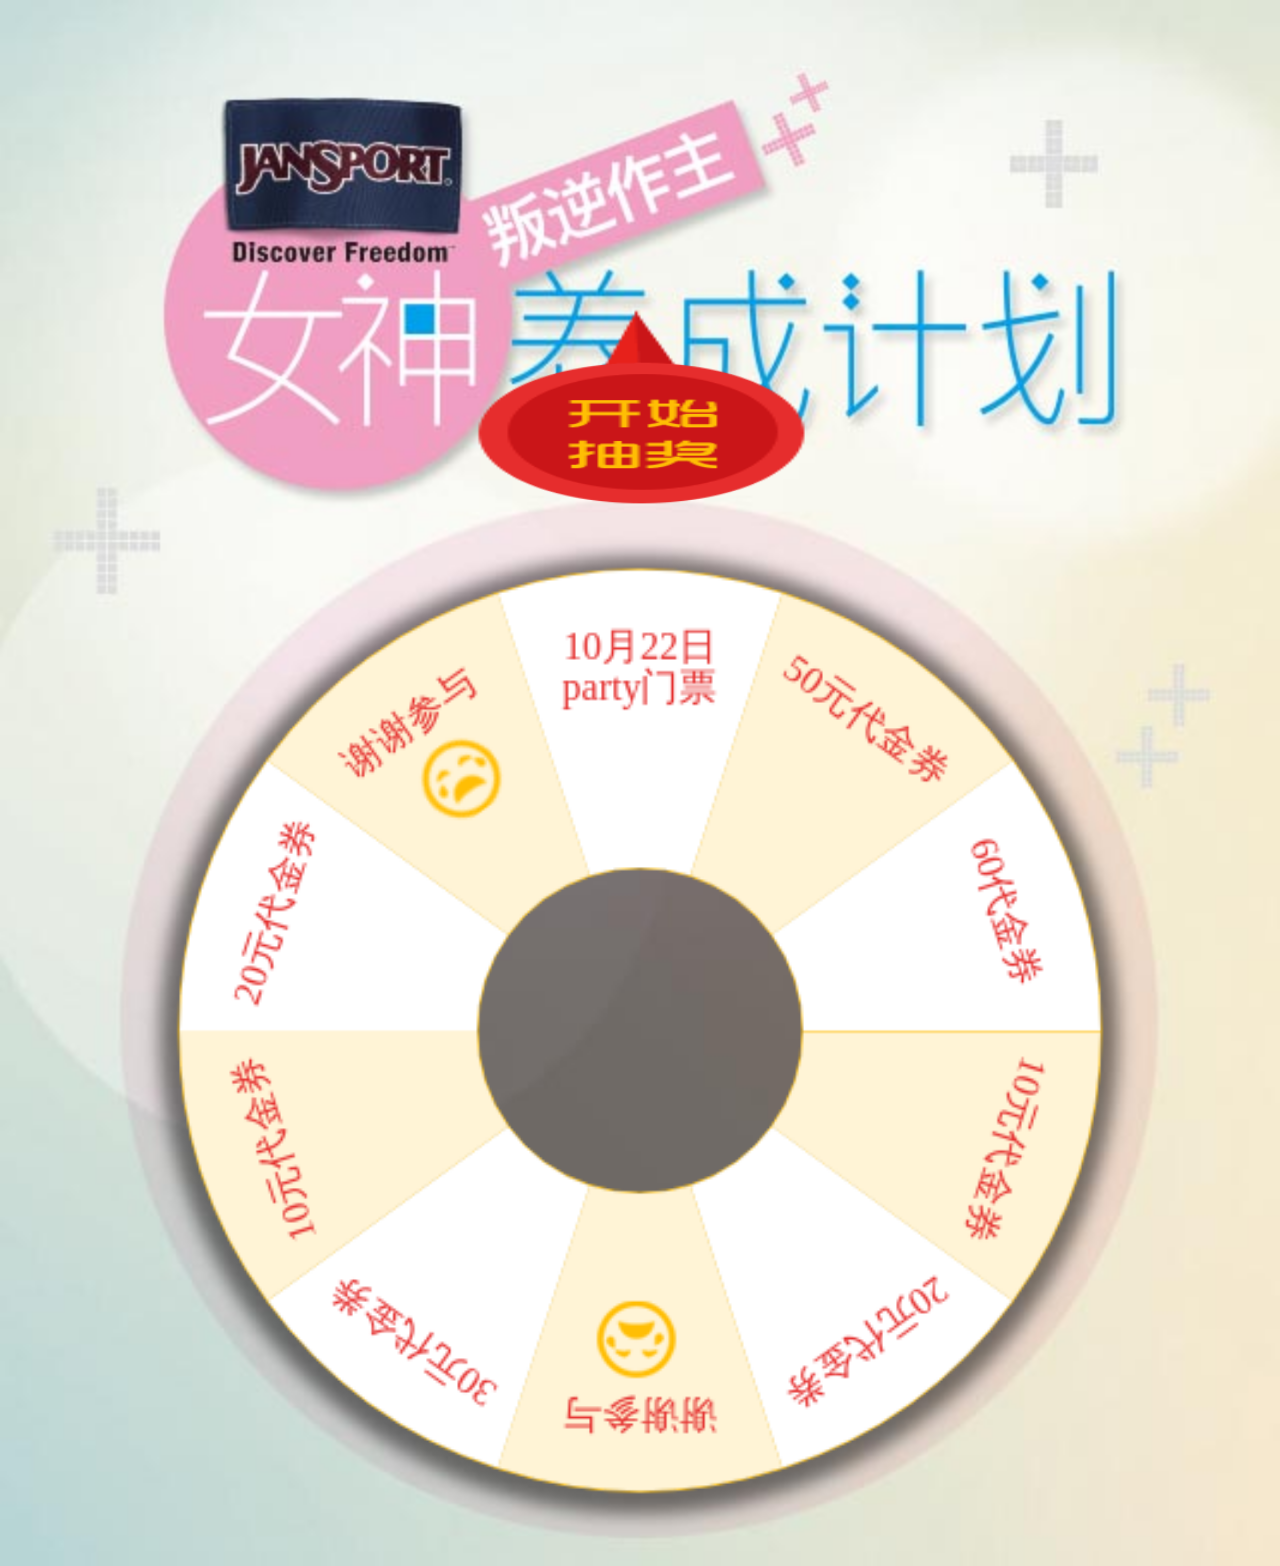
==== award/index.html @ 32cc38b2 "修改了抽奖的样式" ====
﻿<!DOCTYPE html PUBLIC "-//W3C//DTD XHTML 1.0 Transitional//EN" "http://www.w3.org/TR/xhtml1/DTD/xhtml1-transitional.dtd">
<html xmlns="http://www.w3.org/1999/xhtml">
<head>
<meta http-equiv="Content-Type" content="text/html; charset=utf-8" />
<meta http-equiv="X-UA-Compatible" content="IE=edge">
<meta name="viewport" content="width=device-width, initial-scale=1.0">
<title>10月22号天猫JanSport旗舰店party直播,等你哟！！！</title>

<link href="style.css" rel="stylesheet" type="text/css">

<script type="text/javascript" src="js/jquery-1.10.2.js"></script>
<script type="text/javascript" src="js/awardRotate.js"></script>

<script type="text/javascript">
var turnplate={
		restaraunts:[],				//大转盘奖品名称
		colors:[],					//大转盘奖品区块对应背景颜色
		outsideRadius:192,			//大转盘外圆的半径
		textRadius:155,				//大转盘奖品位置距离圆心的距离
		insideRadius:68,			//大转盘内圆的半径
		startAngle:0,				//开始角度
		
		bRotate:false				//false:停止;ture:旋转
};

$(document).ready(function(){
	//动态添加大转盘的奖品与奖品区域背景颜色
	turnplate.restaraunts = ["10元代金券", "20元代金券", "谢谢参与", "30元代金券", "10元代金券", "20元代金券", "谢谢参与 ", "10月22日party门票", "50元代金券", "60代金券"];
	turnplate.colors = ["#FFF4D6", "#FFFFFF", "#FFF4D6", "#FFFFFF","#FFF4D6", "#FFFFFF", "#FFF4D6", "#FFFFFF","#FFF4D6", "#FFFFFF"];

	
	var rotateTimeOut = function (){
		$('#wheelcanvas').rotate({
			angle:0,
			animateTo:2160,
			duration:8000,
			callback:function (){
				alert('网络超时，请检查您的网络设置！');
			}
		});
	};

	//旋转转盘 item:奖品位置; txt：提示语;
	var rotateFn = function (item, txt){
		var angles = item * (360 / turnplate.restaraunts.length) - (360 / (turnplate.restaraunts.length*2));
		if(angles<270){
			angles = 270 - angles; 
		}else{
			angles = 360 - angles + 270;
		}
		$('#wheelcanvas').stopRotate();
		$('#wheelcanvas').rotate({
			angle:0,
			animateTo:angles+1800,
			duration:8000,
			callback:function (){
				// 设置提示框
				alert(txt);
				turnplate.bRotate = !turnplate.bRotate;
				// 跳转到天猫页面
				// window.location.href="baidu.com";
			}
		});
	};

	$('.pointer').click(function (){
		if(turnplate.bRotate)return;
		turnplate.bRotate = !turnplate.bRotate;
		//获取随机数(奖品个数范围内)
		var item = rnd(1,turnplate.restaraunts.length);
		//奖品数量等于10,指针落在对应奖品区域的中心角度[252, 216, 180, 144, 108, 72, 36, 360, 324, 288]
		rotateFn(item, turnplate.restaraunts[item-1]);
		/* switch (item) {
			case 1:
				rotateFn(252, turnplate.restaraunts[0]);
				break;
			case 2:
				rotateFn(216, turnplate.restaraunts[1]);
				break;
			case 3:
				rotateFn(180, turnplate.restaraunts[2]);
				break;
			case 4:
				rotateFn(144, turnplate.restaraunts[3]);
				break;
			case 5:
				rotateFn(108, turnplate.restaraunts[4]);
				break;
			case 6:
				rotateFn(72, turnplate.restaraunts[5]);
				break;
			case 7:
				rotateFn(36, turnplate.restaraunts[6]);
				break;
			case 8:
				rotateFn(360, turnplate.restaraunts[7]);
				break;
			case 9:
				rotateFn(324, turnplate.restaraunts[8]);
				break;
			case 10:
				rotateFn(288, turnplate.restaraunts[9]);
				break;
		} */
		console.log(item);
	});
});

function rnd(n, m){
	var random = Math.floor(Math.random()*(m-n+1)+n);
	return random;
	
}


//页面所有元素加载完毕后执行drawRouletteWheel()方法对转盘进行渲染
window.onload=function(){
	drawRouletteWheel();
};

function drawRouletteWheel() {    
  var canvas = document.getElementById("wheelcanvas");    
  if (canvas.getContext) {
	  //根据奖品个数计算圆周角度
	  var arc = Math.PI / (turnplate.restaraunts.length/2);
	  var ctx = canvas.getContext("2d");
	  //在给定矩形内清空一个矩形
	  ctx.clearRect(0,0,422,422);
	  //strokeStyle 属性设置或返回用于笔触的颜色、渐变或模式  
	  ctx.strokeStyle = "#FFBE04";
	  //font 属性设置或返回画布上文本内容的当前字体属性
	  ctx.font = '16px Microsoft YaHei';      
	  for(var i = 0; i < turnplate.restaraunts.length; i++) {       
		  var angle = turnplate.startAngle + i * arc;
		  ctx.fillStyle = turnplate.colors[i];
		  ctx.beginPath();
		  //arc(x,y,r,起始角,结束角,绘制方向) 方法创建弧/曲线（用于创建圆或部分圆）    
		  ctx.arc(211, 211, turnplate.outsideRadius, angle, angle + arc, false);    
		  ctx.arc(211, 211, turnplate.insideRadius, angle + arc, angle, true);
		  ctx.stroke();  
		  ctx.fill();
		  //锁画布(为了保存之前的画布状态)
		  ctx.save();   
		  
		  //----绘制奖品开始----
		  ctx.fillStyle = "#E5302F";
		  var text = turnplate.restaraunts[i];
		  var line_height = 17;
		  //translate方法重新映射画布上的 (0,0) 位置
		  ctx.translate(211 + Math.cos(angle + arc / 2) * turnplate.textRadius, 211 + Math.sin(angle + arc / 2) * turnplate.textRadius);
		  
		  //rotate方法旋转当前的绘图
		  ctx.rotate(angle + arc / 2 + Math.PI / 2);
		  
		  /** 下面代码根据奖品类型、奖品名称长度渲染不同效果，如字体、颜色、图片效果。(具体根据实际情况改变) **/
		  if(text.indexOf("M")>0){//流量包
			  var texts = text.split("M");
			  for(var j = 0; j<texts.length; j++){
				  ctx.font = j == 0?'bold 20px Microsoft YaHei':'16px Microsoft YaHei';
				  if(j == 0){
					  ctx.fillText(texts[j]+"M", -ctx.measureText(texts[j]+"M").width / 2, j * line_height);
				  }else{
					  ctx.fillText(texts[j], -ctx.measureText(texts[j]).width / 2, j * line_height);
				  }
			  }
		  }else if(text.indexOf("M") == -1 && text.length>6){//奖品名称长度超过一定范围 
			  text = text.substring(0,6)+"||"+text.substring(6);
			  var texts = text.split("||");
			  for(var j = 0; j<texts.length; j++){
				  ctx.fillText(texts[j], -ctx.measureText(texts[j]).width / 2, j * line_height);
			  }
		  }else{
			  //在画布上绘制填色的文本。文本的默认颜色是黑色
			  //measureText()方法返回包含一个对象，该对象包含以像素计的指定字体宽度
			  ctx.fillText(text, -ctx.measureText(text).width / 2, 0);
		  }
		  
		  //添加对应图标
		  if(text.indexOf("闪币")>0){
			  var img= document.getElementById("shan-img");
			  img.onload=function(){  
				  ctx.drawImage(img,-15,10);      
			  }; 
			  ctx.drawImage(img,-15,10);  
		  }else if(text.indexOf("谢谢参与")>=0){
			  var img= document.getElementById("sorry-img");
			  img.onload=function(){  
				  ctx.drawImage(img,-15,10);      
			  };  
			  ctx.drawImage(img,-15,10);  
		  }
		  //把当前画布返回（调整）到上一个save()状态之前 
		  ctx.restore();
		  //----绘制奖品结束----
	  }     
  } 
}

</script>
</head>
<body class="award">
    <img src="images/1.png" id="shan-img" style="display:none;" />
    <img src="images/2.png" id="sorry-img" style="display:none;" />
	<div class="banner">
		<div class="turnplate">
			<canvas class="item" id="wheelcanvas" width="422px" height="422px"></canvas>
			<img class="pointer" src="images/turnplate-pointer.png"/>
		</div>
	</div>

</body>
</html>
---- award/style.css ----
﻿body,
ul,
ol,
li,
p,
h1,
h2,
h3,
h4,
h5,
h6,
form,
fieldset,
table,
td,
img,
div {
    margin: 0;
    padding: 0;
    border: 0;
}

body {
    color: #333;
    font-size: 12px;
    font-family: "Microsoft YaHei"
}

ul,
ol {
    list-style-type: none;
}

select,
input,
img,
select {
    vertical-align: middle;
}

input {
    font-size: 12px;
}

a {
    text-decoration: none;
    color: #000;
}

a:hover {
    color: #c00;
    text-decoration: none;
}

.clear {
    clear: both;
}


/* 大转盘样式 */

.award {
    background: url(images/awardbg.jpg) no-repeat;
    background-size: 100%;
}

.banner {
    display: block;
    width: 79%;
    margin: 30px auto;
    margin-top: 41%;
}


}
.banner .turnplate {
    display: block;
    width: 100%;
    position: relative;
}
.banner .turnplate canvas.item {
    width: 100%;
}
.banner .turnplate img.pointer {
    position: absolute;
    width: 27.5%;
    height: 22.5%;
    left: 36.6%;
    top: 34%;
}
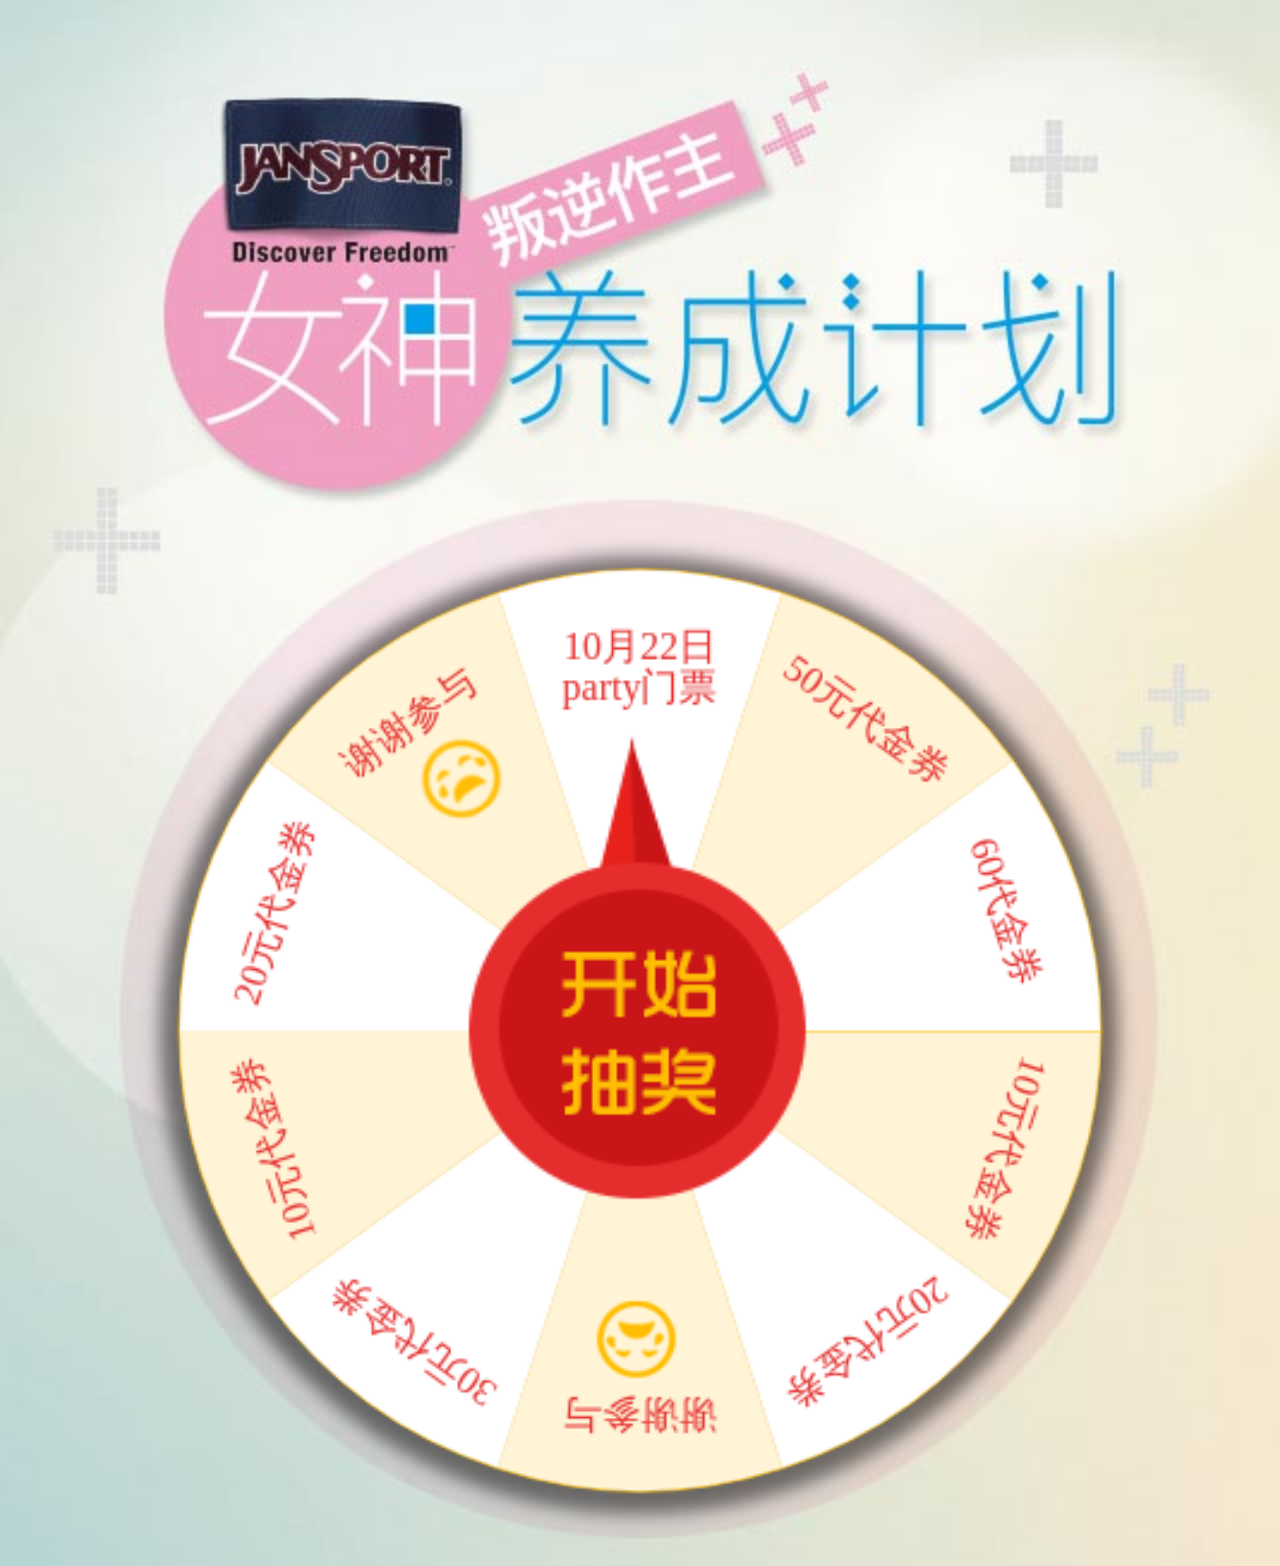
==== commit a10507c2: "更新样式" ====
--- a/award/index.html
+++ b/award/index.html
@@ -202,7 +202,7 @@
     <img src="images/1.png" id="shan-img" style="display:none;" />
     <img src="images/2.png" id="sorry-img" style="display:none;" />
 	<div class="banner">
-		<div class="turnplate">
+		<div class="turnplate" style="position: relative;">
 			<canvas class="item" id="wheelcanvas" width="422px" height="422px"></canvas>
 			<img class="pointer" src="images/turnplate-pointer.png"/>
 		</div>
--- a/award/style.css
+++ b/award/style.css
@@ -56,7 +56,6 @@
     clear: both;
 }
 
-
 /* 大转盘样式 */
 
 .award {
@@ -73,7 +72,8 @@
 
 
 }
-.banner .turnplate {
+.banner .turnplate
+ {
     display: block;
     width: 100%;
     position: relative;
@@ -83,8 +83,8 @@
 }
 .banner .turnplate img.pointer {
     position: absolute;
-    width: 27.5%;
-    height: 22.5%;
-    left: 36.6%;
-    top: 34%;
+    width: 36%;
+    height: 48%;
+    left: 32%;
+    top: 20%;
 }
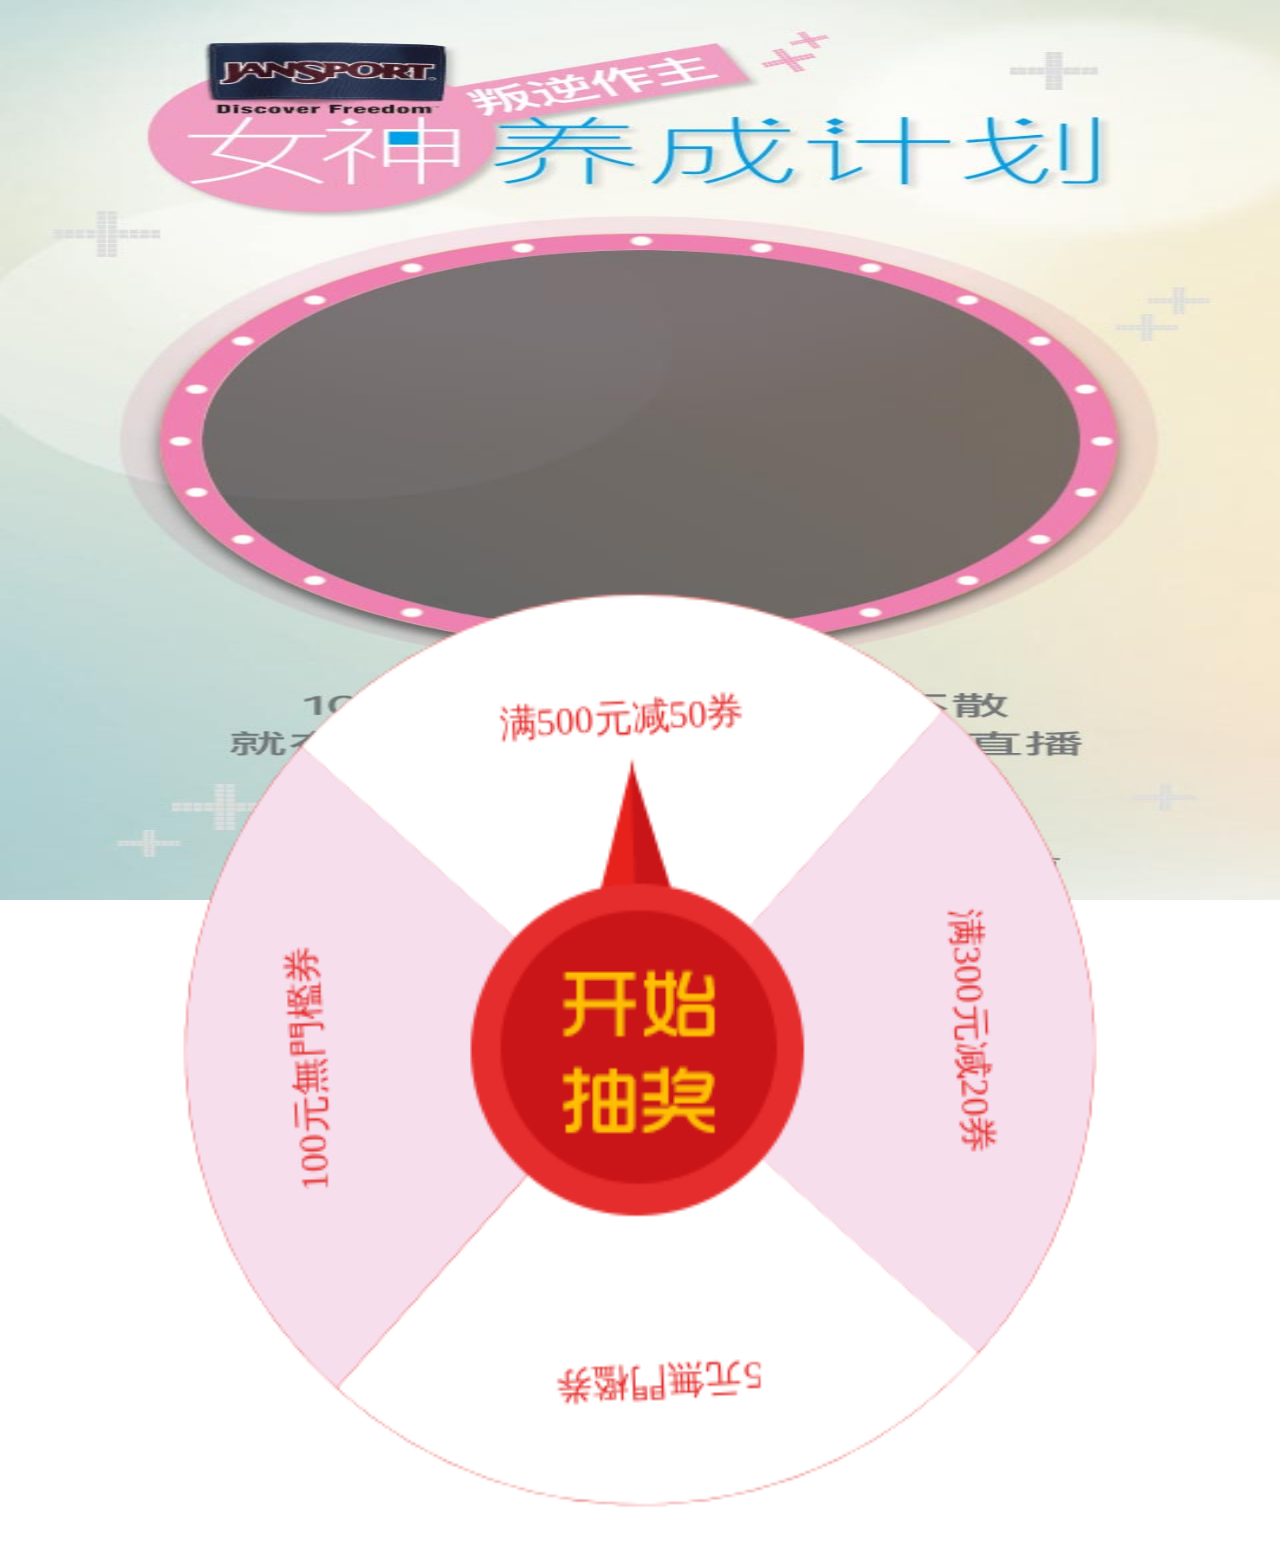
==== commit c64ef130: "修改了获奖的内容信息和微信的判断天猫打开" ====
--- a/award/index.html
+++ b/award/index.html
@@ -1,212 +1,181 @@
 ﻿<!DOCTYPE html PUBLIC "-//W3C//DTD XHTML 1.0 Transitional//EN" "http://www.w3.org/TR/xhtml1/DTD/xhtml1-transitional.dtd">
 <html xmlns="http://www.w3.org/1999/xhtml">
+
 <head>
-<meta http-equiv="Content-Type" content="text/html; charset=utf-8" />
-<meta http-equiv="X-UA-Compatible" content="IE=edge">
-<meta name="viewport" content="width=device-width, initial-scale=1.0">
-<title>10月22号天猫JanSport旗舰店party直播,等你哟！！！</title>
+    <meta http-equiv="Content-Type" content="text/html; charset=utf-8" />
+    <meta http-equiv="X-UA-Compatible" content="IE=edge">
+    <meta name="viewport" content="width=device-width, initial-scale=1.0">
+    <title>10月22号天猫JanSport旗舰店party直播,等你哟！！！</title>
+    <link href="style.css?v=2" rel="stylesheet" type="text/css">
+    <link rel="stylesheet" href="share.css?v=2.0">
+    <script type="text/javascript" src="js/jquery-1.10.2.js"></script>
+    <script type="text/javascript" src="js/awardRotate.js"></script>
+    <script src="js/share.js?v=2.0" charset="utf-8"></script>
+    <script type="text/javascript">
+    var turnplate = {
+        restaraunts: [], //大转盘奖品名称
+        colors: [], //大转盘奖品区块对应背景颜色
+        outsideRadius: 192, //大转盘外圆的半径
+        textRadius: 155, //大转盘奖品位置距离圆心的距离
+        insideRadius: 68, //大转盘内圆的半径
+        startAngle: 40, //开始角度
+        gifts:[],
+        bRotate: false //false:停止;ture:旋转
+    };
 
-<link href="style.css" rel="stylesheet" type="text/css">
+    $(document).ready(function() {
+        //动态添加大转盘的奖品与奖品区域背景颜色
+        turnplate.restaraunts = ["100元無門檻券", "满500元减50券", "满300元减20券", "5元無門檻券"];
+        turnplate.gifts=['http://shop.m.taobao.com/shop/coupon.htm?sellerId=807956257&activityId=c29da2bd6bd0482498403beeae1dd9cc','http://shop.m.taobao.com/shop/coupon.htm?sellerId=807956257&activityId=969bf42be1fd4fc692a96ab5c60d4dcc','http://shop.m.taobao.com/shop/coupon.htm?sellerId=807956257&activityId=411ea9105b6641fdb989ff88a3ef9615','http://shop.m.taobao.com/shop/coupon.htm?sellerId=807956257&activityId=97750549b9464d2cbdbcab5616ff9968'];
+        turnplate.colors = ["#f7deed", "#FFFFFF", "#f7deed", "#FFFFFF"];
 
-<script type="text/javascript" src="js/jquery-1.10.2.js"></script>
-<script type="text/javascript" src="js/awardRotate.js"></script>
+        // 旋转的时间
+        var rotateTimeOut = function() {
+            $('#wheelcanvas').rotate({
+                angle: 0,
+                animateTo: 2160,
+                duration: 8000,
+                callback: function() {
+                    alert('网络超时，请检查您的网络设置！');
+                }
+            });
+        };
 
-<script type="text/javascript">
-var turnplate={
-		restaraunts:[],				//大转盘奖品名称
-		colors:[],					//大转盘奖品区块对应背景颜色
-		outsideRadius:192,			//大转盘外圆的半径
-		textRadius:155,				//大转盘奖品位置距离圆心的距离
-		insideRadius:68,			//大转盘内圆的半径
-		startAngle:0,				//开始角度
-		
-		bRotate:false				//false:停止;ture:旋转
-};
+        //旋转转盘 item:奖品位置; txt：提示语;
+        var rotateFn = function(item, txt,gift) {
+            var angles = 45+item * (360 / turnplate.restaraunts.length) - (360 / (turnplate.restaraunts.length * 2));
+            if (angles < 180) {
+                angles = 180 - angles;
+            } else {
+                angles = 360 - angles + 180;
+            }
+            $('#wheelcanvas').stopRotate();
+            $('#wheelcanvas').rotate({
+                angle: 0,
+                animateTo: angles + 1800,
+                duration: 8000,
+                callback: function() {
+                    // 设置提示框
+                    $('#txt').html(txt);
+                    $('#gift').attr('href',gift);
+                    turnplate.bRotate = !turnplate.bRotate;
+                    // 跳转到天猫页面
+                     $('#award').hide();
+                     $('#result').fadeIn();
+                    // window.location.href="baidu.com";
+                }
+            });
+        };
 
-$(document).ready(function(){
-	//动态添加大转盘的奖品与奖品区域背景颜色
-	turnplate.restaraunts = ["10元代金券", "20元代金券", "谢谢参与", "30元代金券", "10元代金券", "20元代金券", "谢谢参与 ", "10月22日party门票", "50元代金券", "60代金券"];
-	turnplate.colors = ["#FFF4D6", "#FFFFFF", "#FFF4D6", "#FFFFFF","#FFF4D6", "#FFFFFF", "#FFF4D6", "#FFFFFF","#FFF4D6", "#FFFFFF"];
+        $('.pointer').click(function() {
+            if (turnplate.bRotate) return;
+            turnplate.bRotate = !turnplate.bRotate;
+            //获取随机数(奖品个数范围内)
+            var num=Math.ceil(Math.random()*10);
+             var item ;
+            if(num==0){
+               item=1;
+            }else if(num>0 && num<=3){
+                item=2;
+            }else if(num>3 && num<=7){
+                item=3;
+            }else{
+                item=4;
+            }
+            rotateFn(item, turnplate.restaraunts[item - 1],turnplate.gifts[item-1]);
+        });
+    });
 
-	
-	var rotateTimeOut = function (){
-		$('#wheelcanvas').rotate({
-			angle:0,
-			animateTo:2160,
-			duration:8000,
-			callback:function (){
-				alert('网络超时，请检查您的网络设置！');
-			}
-		});
-	};
+    function rnd(n, m) {
+        var random = Math.floor(Math.random() * (m - n + 1) + n);
+        return random;
 
-	//旋转转盘 item:奖品位置; txt：提示语;
-	var rotateFn = function (item, txt){
-		var angles = item * (360 / turnplate.restaraunts.length) - (360 / (turnplate.restaraunts.length*2));
-		if(angles<270){
-			angles = 270 - angles; 
-		}else{
-			angles = 360 - angles + 270;
-		}
-		$('#wheelcanvas').stopRotate();
-		$('#wheelcanvas').rotate({
-			angle:0,
-			animateTo:angles+1800,
-			duration:8000,
-			callback:function (){
-				// 设置提示框
-				alert(txt);
-				turnplate.bRotate = !turnplate.bRotate;
-				// 跳转到天猫页面
-				// window.location.href="baidu.com";
-			}
-		});
-	};
+    }
+    window.onload = function() {
+        drawRouletteWheel();
+    };
 
-	$('.pointer').click(function (){
-		if(turnplate.bRotate)return;
-		turnplate.bRotate = !turnplate.bRotate;
-		//获取随机数(奖品个数范围内)
-		var item = rnd(1,turnplate.restaraunts.length);
-		//奖品数量等于10,指针落在对应奖品区域的中心角度[252, 216, 180, 144, 108, 72, 36, 360, 324, 288]
-		rotateFn(item, turnplate.restaraunts[item-1]);
-		/* switch (item) {
-			case 1:
-				rotateFn(252, turnplate.restaraunts[0]);
-				break;
-			case 2:
-				rotateFn(216, turnplate.restaraunts[1]);
-				break;
-			case 3:
-				rotateFn(180, turnplate.restaraunts[2]);
-				break;
-			case 4:
-				rotateFn(144, turnplate.restaraunts[3]);
-				break;
-			case 5:
-				rotateFn(108, turnplate.restaraunts[4]);
-				break;
-			case 6:
-				rotateFn(72, turnplate.restaraunts[5]);
-				break;
-			case 7:
-				rotateFn(36, turnplate.restaraunts[6]);
-				break;
-			case 8:
-				rotateFn(360, turnplate.restaraunts[7]);
-				break;
-			case 9:
-				rotateFn(324, turnplate.restaraunts[8]);
-				break;
-			case 10:
-				rotateFn(288, turnplate.restaraunts[9]);
-				break;
-		} */
-		console.log(item);
-	});
-});
+    function drawRouletteWheel() {
+        var canvas = document.getElementById("wheelcanvas");
+        if (canvas.getContext) {
+            //根据奖品个数计算圆周角度
+            var arc = Math.PI / (turnplate.restaraunts.length / 2);
+            var ctx = canvas.getContext("2d");
+            //在给定矩形内清空一个矩形
+            ctx.clearRect(0, 0, 422, 422);
+            //strokeStyle 属性设置或返回用于笔触的颜色、渐变或模式  
+            ctx.strokeStyle = "#ea5f5f";
+            //font 属性设置或返回画布上文本内容的当前字体属性
+            ctx.font = '16px Microsoft YaHei';
+            for (var i = 0; i < turnplate.restaraunts.length; i++) {
+                var angle = turnplate.startAngle + i * arc;
+                ctx.fillStyle = turnplate.colors[i];
+                ctx.beginPath();
+                //arc(x,y,r,起始角,结束角,绘制方向) 方法创建弧/曲线（用于创建圆或部分圆）    
+                ctx.arc(211, 211, turnplate.outsideRadius, angle, angle + arc, false);
+                ctx.arc(211, 211, turnplate.insideRadius, angle + arc, angle, true);
+                ctx.stroke();
+                ctx.fill();
+                //锁画布(为了保存之前的画布状态)
+                ctx.save();
 
-function rnd(n, m){
-	var random = Math.floor(Math.random()*(m-n+1)+n);
-	return random;
-	
-}
+                //----绘制奖品开始----
+                ctx.fillStyle = "#E5302F";
+                var text = turnplate.restaraunts[i];
+                var line_height = 17;
+                //translate方法重新映射画布上的 (0,0) 位置
+                ctx.translate(211 + Math.cos(angle + arc / 2) * turnplate.textRadius, 211 + Math.sin(angle + arc / 2) * turnplate.textRadius);
 
+                //rotate方法旋转当前的绘图
+                ctx.rotate(angle + arc / 2 + Math.PI / 2);
 
-//页面所有元素加载完毕后执行drawRouletteWheel()方法对转盘进行渲染
-window.onload=function(){
-	drawRouletteWheel();
-};
+                /** 下面代码根据奖品类型、奖品名称长度渲染不同效果，如字体、颜色、图片效果。(具体根据实际情况改变) **/
+                    //在画布上绘制填色的文本。文本的默认颜色是黑色
+                    //measureText()方法返回包含一个对象，该对象包含以像素计的指定字体宽度
+                // 控制文字的位置
+                ctx.fillText(text, -ctx.measureText(text).width / 2, 20);
+                //把当前画布返回（调整）到上一个save()状态之前 
+                ctx.restore();
+                //----绘制奖品结束----
+            }
+        }
+    }
+    </script>
+</head>
 
-function drawRouletteWheel() {    
-  var canvas = document.getElementById("wheelcanvas");    
-  if (canvas.getContext) {
-	  //根据奖品个数计算圆周角度
-	  var arc = Math.PI / (turnplate.restaraunts.length/2);
-	  var ctx = canvas.getContext("2d");
-	  //在给定矩形内清空一个矩形
-	  ctx.clearRect(0,0,422,422);
-	  //strokeStyle 属性设置或返回用于笔触的颜色、渐变或模式  
-	  ctx.strokeStyle = "#FFBE04";
-	  //font 属性设置或返回画布上文本内容的当前字体属性
-	  ctx.font = '16px Microsoft YaHei';      
-	  for(var i = 0; i < turnplate.restaraunts.length; i++) {       
-		  var angle = turnplate.startAngle + i * arc;
-		  ctx.fillStyle = turnplate.colors[i];
-		  ctx.beginPath();
-		  //arc(x,y,r,起始角,结束角,绘制方向) 方法创建弧/曲线（用于创建圆或部分圆）    
-		  ctx.arc(211, 211, turnplate.outsideRadius, angle, angle + arc, false);    
-		  ctx.arc(211, 211, turnplate.insideRadius, angle + arc, angle, true);
-		  ctx.stroke();  
-		  ctx.fill();
-		  //锁画布(为了保存之前的画布状态)
-		  ctx.save();   
-		  
-		  //----绘制奖品开始----
-		  ctx.fillStyle = "#E5302F";
-		  var text = turnplate.restaraunts[i];
-		  var line_height = 17;
-		  //translate方法重新映射画布上的 (0,0) 位置
-		  ctx.translate(211 + Math.cos(angle + arc / 2) * turnplate.textRadius, 211 + Math.sin(angle + arc / 2) * turnplate.textRadius);
-		  
-		  //rotate方法旋转当前的绘图
-		  ctx.rotate(angle + arc / 2 + Math.PI / 2);
-		  
-		  /** 下面代码根据奖品类型、奖品名称长度渲染不同效果，如字体、颜色、图片效果。(具体根据实际情况改变) **/
-		  if(text.indexOf("M")>0){//流量包
-			  var texts = text.split("M");
-			  for(var j = 0; j<texts.length; j++){
-				  ctx.font = j == 0?'bold 20px Microsoft YaHei':'16px Microsoft YaHei';
-				  if(j == 0){
-					  ctx.fillText(texts[j]+"M", -ctx.measureText(texts[j]+"M").width / 2, j * line_height);
-				  }else{
-					  ctx.fillText(texts[j], -ctx.measureText(texts[j]).width / 2, j * line_height);
-				  }
-			  }
-		  }else if(text.indexOf("M") == -1 && text.length>6){//奖品名称长度超过一定范围 
-			  text = text.substring(0,6)+"||"+text.substring(6);
-			  var texts = text.split("||");
-			  for(var j = 0; j<texts.length; j++){
-				  ctx.fillText(texts[j], -ctx.measureText(texts[j]).width / 2, j * line_height);
-			  }
-		  }else{
-			  //在画布上绘制填色的文本。文本的默认颜色是黑色
-			  //measureText()方法返回包含一个对象，该对象包含以像素计的指定字体宽度
-			  ctx.fillText(text, -ctx.measureText(text).width / 2, 0);
-		  }
-		  
-		  //添加对应图标
-		  if(text.indexOf("闪币")>0){
-			  var img= document.getElementById("shan-img");
-			  img.onload=function(){  
-				  ctx.drawImage(img,-15,10);      
-			  }; 
-			  ctx.drawImage(img,-15,10);  
-		  }else if(text.indexOf("谢谢参与")>=0){
-			  var img= document.getElementById("sorry-img");
-			  img.onload=function(){  
-				  ctx.drawImage(img,-15,10);      
-			  };  
-			  ctx.drawImage(img,-15,10);  
-		  }
-		  //把当前画布返回（调整）到上一个save()状态之前 
-		  ctx.restore();
-		  //----绘制奖品结束----
-	  }     
-  } 
-}
+<body>
+<!-- 微信分享 -->
+   <!--  <img src="images/jansportLogo.png" alt="" style="position:absolute;width:300px;height:300px;top:-305px;"> -->
+    <div class="shadowbox">
+        <div>
+            <div>
+                <span>点击<img src="images/weixinshare.png" alt=""></span>
+            </div>
+            <div>
+                <p>在浏览器中打开</p>
+                <p>到JanSport天猫旗舰店领取奖品</p>
+            </div>
+        </div>
+        <img src="images/weixinGo.png" alt="点击分享" title="点击分享">
+    </div>
+    <div class="award" id="award">
+        <img src="images/1.png" id="shan-img" style="display:none;" />
+        <img src="images/2.png" id="sorry-img" style="display:none;" />
+        <div class="banner">
+            <div class="turnplate" style="position: relative;">
+                <canvas class="item" id="wheelcanvas" width="422px" height="422px"></canvas>
+                <img class="pointer" src="images/turnplate-pointer.png" />
+            </div>
+        </div>
+    </div>
+    <div class="result" id="result">
+    	<div class="txt">
+    		<h2>恭喜您！</h2>
+    		<p>得到<span id="txt"></span>，快跟小伙伴分享吧！</p>
+            <a href="#" id="gift" class="wechat">点击兑换礼券</a>
+    	</div>
+    	<div class="jansport"><a href="https://jansport.m.tmall.com" class="wechat">回到JanSport天猫旗舰店</a></div>
+    </div>
+</body>
 
-</script>
-</head>
-<body class="award">
-    <img src="images/1.png" id="shan-img" style="display:none;" />
-    <img src="images/2.png" id="sorry-img" style="display:none;" />
-	<div class="banner">
-		<div class="turnplate" style="position: relative;">
-			<canvas class="item" id="wheelcanvas" width="422px" height="422px"></canvas>
-			<img class="pointer" src="images/turnplate-pointer.png"/>
-		</div>
-	</div>
-
-</body>
-</html>+</html>
--- a/award/style.css
+++ b/award/style.css
@@ -57,17 +57,55 @@
 }
 
 /* 大转盘样式 */
+html,body{
+    width: 100%;
+    height: 100%;
+    position: relative;
+}
+.award {
+    width: 100%;
+    height: 100%;
+    background: url(images/abg.jpg) no-repeat;
+    background-size: 100% 100%;
+}
+.result{
+    display: none;
+    width: 100%;
+    height: 100%;
+    background: url(images/result.jpg) no-repeat;
+    background-size: 100% 100%;
+}
+.txt{
+    width:65%;
+    margin:0 auto;
+    padding-top: 50%;
 
-.award {
-    background: url(images/awardbg.jpg) no-repeat;
-    background-size: 100%;
 }
+.txt>h2{
+    font-size:18px;
+    margin-bottom: 20%;
+}
+.txt>p{
+    line-height: 35px;
+    font-size:18px;
 
+}
+.jansport>a,.txt>a{
+    display: block;
+    width: 100%;
+    text-decoration: none;
+    color: #435ab3;
+    font-size: 18px;
+    text-align: right;
+    text-align: center;
+    font-weight: bold;
+    margin-top: 14%;
+}
 .banner {
     display: block;
-    width: 79%;
-    margin: 30px auto;
-    margin-top: 41%;
+    width: 78%;
+    margin: 0 auto;
+    padding-top: 43%;
 }
 
 
--- a/award/share.css
+++ b/award/share.css
@@ -0,0 +1,126 @@
+section.sharebox {
+    width: 100%;
+    height: auto;
+    overflow: hidden;
+    text-align: center;
+    margin-bottom: 10px;
+}
+
+#shareimages>div {
+    width: auto;
+    height: auto;
+    overflow: hidden;
+    text-align: center;
+}
+
+#shareimages>div>li {
+    float: left;
+    width: 60px;
+    height: auto;
+    text-align: center;
+    margin-right: 35px;
+}
+
+#shareimages>div>li>p {
+    clear: both;
+    font-size: 14px;
+    color: #7c7c7c;
+    margin-top: 72px;
+}
+
+#shareimages a {
+    margin: 0;
+    padding: 0;
+    width: 60px;
+    height: 60px;
+}
+
+#shareimages a.bds_tsina {
+    background: url(../images/sina_webl.png) no-repeat center center scroll;
+    background-size: contain;
+}
+
+#shareimages a.bds_qzone {
+    background: url(../images/qzone.png) no-repeat center center scroll;
+    background-size: contain;
+}
+
+#shareimages a.bds_weixin {
+    background: url(../images/weixin.png) no-repeat center center scroll;
+    background-size: contain;
+}
+/*logo*/
+
+section.footer {
+    width: 135px;
+    height: 81px;
+    background: url(../images/foot-logo.png) no-repeat center center scroll;
+    background-size: contain;
+   margin:0 auto; 
+}
+/*分享到*/
+div.tishi{
+    position:absolute;
+    bottom:30px;
+    width:100%;
+    color:#7c7c7c;
+    font-size:16px;
+    text-align:center;
+    letter-spacing:2px;
+}
+/*分享蒙版*/
+
+div.shadowbox {
+    display: none;
+    width: 100%;
+    height: 100%;
+    background-color: rgba(62, 63, 65, 0.8);
+    position: absolute;
+    top: 0;
+    left: 0;
+    z-index: 1000;
+}
+
+div.shadowbox>div {
+    color: #ffffff;
+    font-size: 14px;
+    letter-spacing: 1px;
+    position: absolute;
+    top: 95px;
+    right: 110px;
+}
+
+div.shadowbox>div>div {
+    float: left;
+}
+div.shadowbox>div span{
+    display: inline-block;
+    margin-top: 5px;
+    width: auto;
+    height: 30px;
+}
+div.shadowbox>div span img {
+    display: inline-block;
+    width: 30px;
+    height: 30px;
+    vertical-align:middle;
+    margin:0 3px;
+}
+div.shadowbox>div>div>p{
+    font-size:12px;
+    letter-spacing:1px;
+    line-height: 20px;
+}
+div.shadowbox>img {
+    width: 100px;
+    height: auto;
+    position: absolute;
+    top: 0;
+    right: 20px;
+}
+
+@media screen and ( min-height : 640px ){
+    #shareKnow{
+        margin-bottom: 60px;
+    }
+}
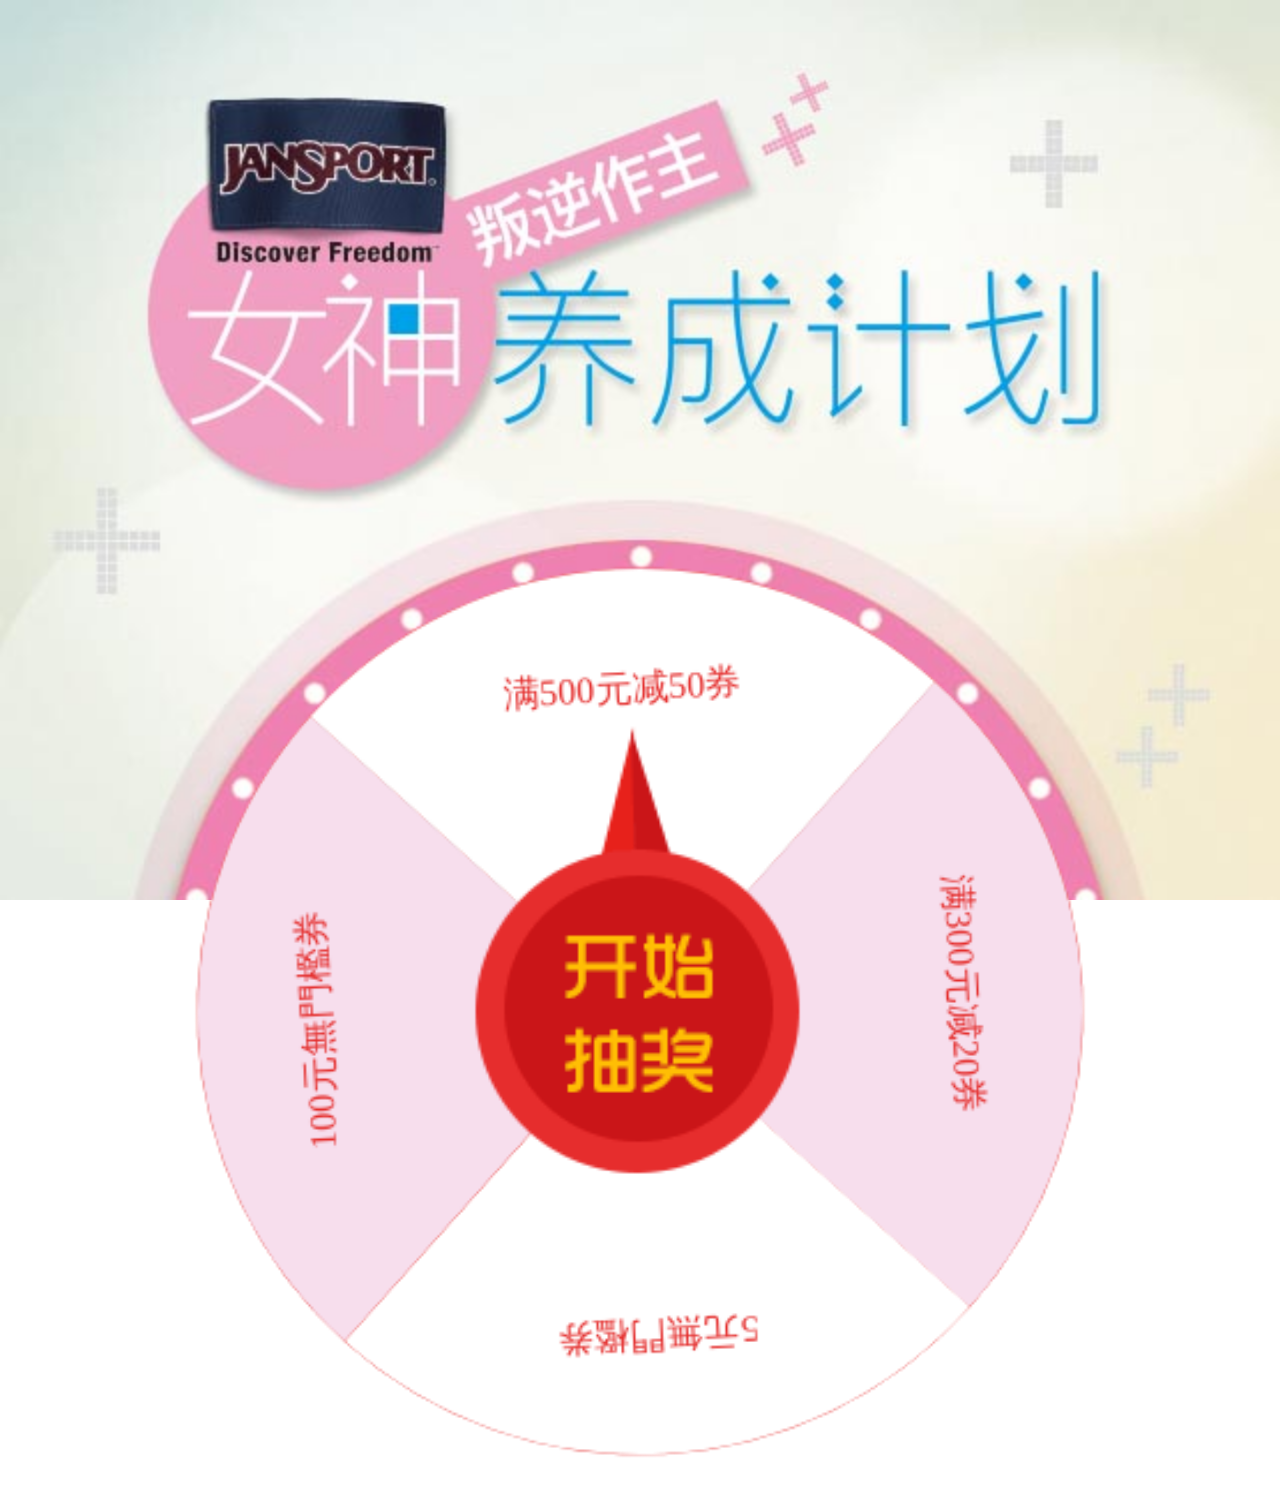
==== commit fb87a9c8: "修改兼容" ====
--- a/award/index.html
+++ b/award/index.html
@@ -6,11 +6,11 @@
     <meta http-equiv="X-UA-Compatible" content="IE=edge">
     <meta name="viewport" content="width=device-width, initial-scale=1.0">
     <title>10月22号天猫JanSport旗舰店party直播,等你哟！！！</title>
-    <link href="style.css?v=2" rel="stylesheet" type="text/css">
-    <link rel="stylesheet" href="share.css?v=2.0">
+    <link href="style.css?v=1" rel="stylesheet" type="text/css">
+    <link rel="stylesheet" href="share.css?v=1.0">
     <script type="text/javascript" src="js/jquery-1.10.2.js"></script>
     <script type="text/javascript" src="js/awardRotate.js"></script>
-    <script src="js/share.js?v=2.0" charset="utf-8"></script>
+    <script src="js/share.js?v=1.0" charset="utf-8"></script>
     <script type="text/javascript">
     var turnplate = {
         restaraunts: [], //大转盘奖品名称
--- a/award/style.css
+++ b/award/style.css
@@ -66,14 +66,14 @@
     width: 100%;
     height: 100%;
     background: url(images/abg.jpg) no-repeat;
-    background-size: 100% 100%;
+    background-size: 100%;
 }
 .result{
     display: none;
     width: 100%;
     height: 100%;
     background: url(images/result.jpg) no-repeat;
-    background-size: 100% 100%;
+    background-size: 100%;
 }
 .txt{
     width:65%;
@@ -83,11 +83,12 @@
 }
 .txt>h2{
     font-size:18px;
-    margin-bottom: 20%;
+    margin-bottom: 15%;
 }
 .txt>p{
     line-height: 35px;
     font-size:18px;
+    margin-bottom: 18%;
 
 }
 .jansport>a,.txt>a{
@@ -99,13 +100,13 @@
     text-align: right;
     text-align: center;
     font-weight: bold;
-    margin-top: 14%;
+    margin-top: 10%;
 }
 .banner {
     display: block;
-    width: 78%;
+    width: 76%;
     margin: 0 auto;
-    padding-top: 43%;
+    padding-top: 41%;
 }
 
 
--- a/award/share.css
+++ b/award/share.css
@@ -87,7 +87,7 @@
     letter-spacing: 1px;
     position: absolute;
     top: 95px;
-    right: 110px;
+    right: 30px;
 }
 
 div.shadowbox>div>div {
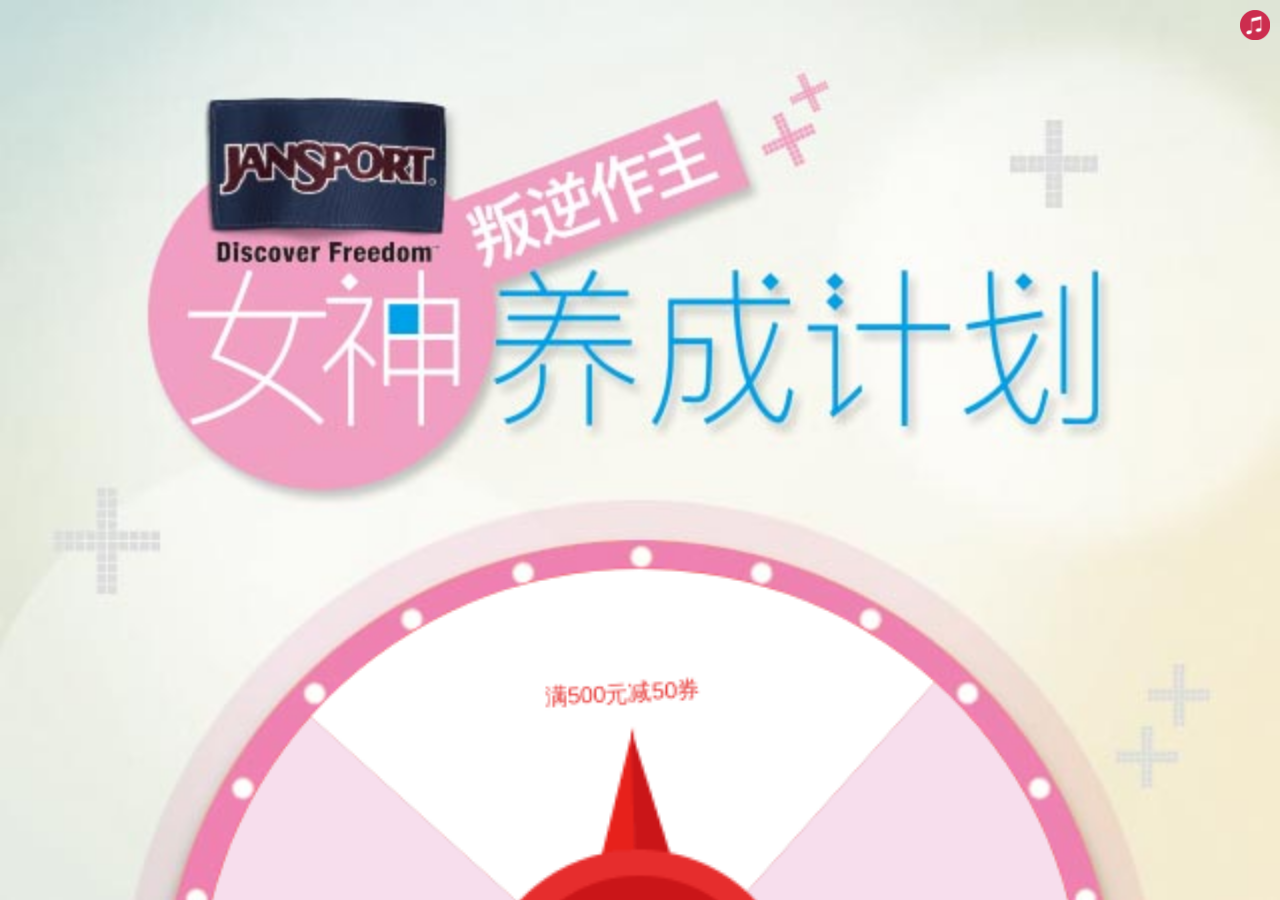
==== commit 0d4f00c7: "修改细节" ====
--- a/award/index.html
+++ b/award/index.html
@@ -106,7 +106,7 @@
             //strokeStyle 属性设置或返回用于笔触的颜色、渐变或模式  
             ctx.strokeStyle = "#ea5f5f";
             //font 属性设置或返回画布上文本内容的当前字体属性
-            ctx.font = '16px Microsoft YaHei';
+            ctx.font = '24indexpx Microsoft YaHei';
             for (var i = 0; i < turnplate.restaraunts.length; i++) {
                 var angle = turnplate.startAngle + i * arc;
                 ctx.fillStyle = turnplate.colors[i];
@@ -144,9 +144,16 @@
 </head>
 
 <body>
+<div class="play">
+    <img src="images/start.png" alt="播放" class="start" style="display: block" />
+    <img src="images/end.png" alt="暂定" class="end" />
+</div>
+<audio id="music1" controls="controls" autoplay="autoplay" loop="loop" hidden="hidden">
+  <source src="images/ppap.mp3" type="audio/mpeg" />
+</audio>
 <!-- 微信分享 -->
    <!--  <img src="images/jansportLogo.png" alt="" style="position:absolute;width:300px;height:300px;top:-305px;"> -->
-    <div class="shadowbox">
+   <!--  <div class="shadowbox">
         <div>
             <div>
                 <span>点击<img src="images/weixinshare.png" alt=""></span>
@@ -157,10 +164,8 @@
             </div>
         </div>
         <img src="images/weixinGo.png" alt="点击分享" title="点击分享">
-    </div>
+    </div> -->
     <div class="award" id="award">
-        <img src="images/1.png" id="shan-img" style="display:none;" />
-        <img src="images/2.png" id="sorry-img" style="display:none;" />
         <div class="banner">
             <div class="turnplate" style="position: relative;">
                 <canvas class="item" id="wheelcanvas" width="422px" height="422px"></canvas>
--- a/award/style.css
+++ b/award/style.css
@@ -65,6 +65,7 @@
 .award {
     width: 100%;
     height: 100%;
+    overflow: auto;
     background: url(images/abg.jpg) no-repeat;
     background-size: 100%;
 }
@@ -72,13 +73,17 @@
     display: none;
     width: 100%;
     height: 100%;
+    overflow: auto;
     background: url(images/result.jpg) no-repeat;
     background-size: 100%;
 }
 .txt{
-    width:65%;
-    margin:0 auto;
-    padding-top: 50%;
+    width: 65%;
+    margin: 0 auto;
+    margin-top: 50%;
+    padding:20px;
+    border-radius: 15px;
+    background-color: #fff;
 
 }
 .txt>h2{
@@ -88,7 +93,8 @@
 .txt>p{
     line-height: 35px;
     font-size:18px;
-    margin-bottom: 18%;
+    padding-bottom: 30px;
+    border-bottom: 1px solid;
 
 }
 .jansport>a,.txt>a{
@@ -100,16 +106,13 @@
     text-align: right;
     text-align: center;
     font-weight: bold;
-    margin-top: 10%;
+    margin-top: 20px;
 }
 .banner {
     display: block;
     width: 76%;
     margin: 0 auto;
     padding-top: 41%;
-}
-
-
 }
 .banner .turnplate
  {
@@ -127,3 +130,14 @@
     left: 32%;
     top: 20%;
 }
+.play{
+    position: absolute;
+}
+.play img{
+    display: none;
+    width: 30px;
+    position: fixed;
+    right: 10px;
+    top: 10px;
+    cursor: pointer;
+}
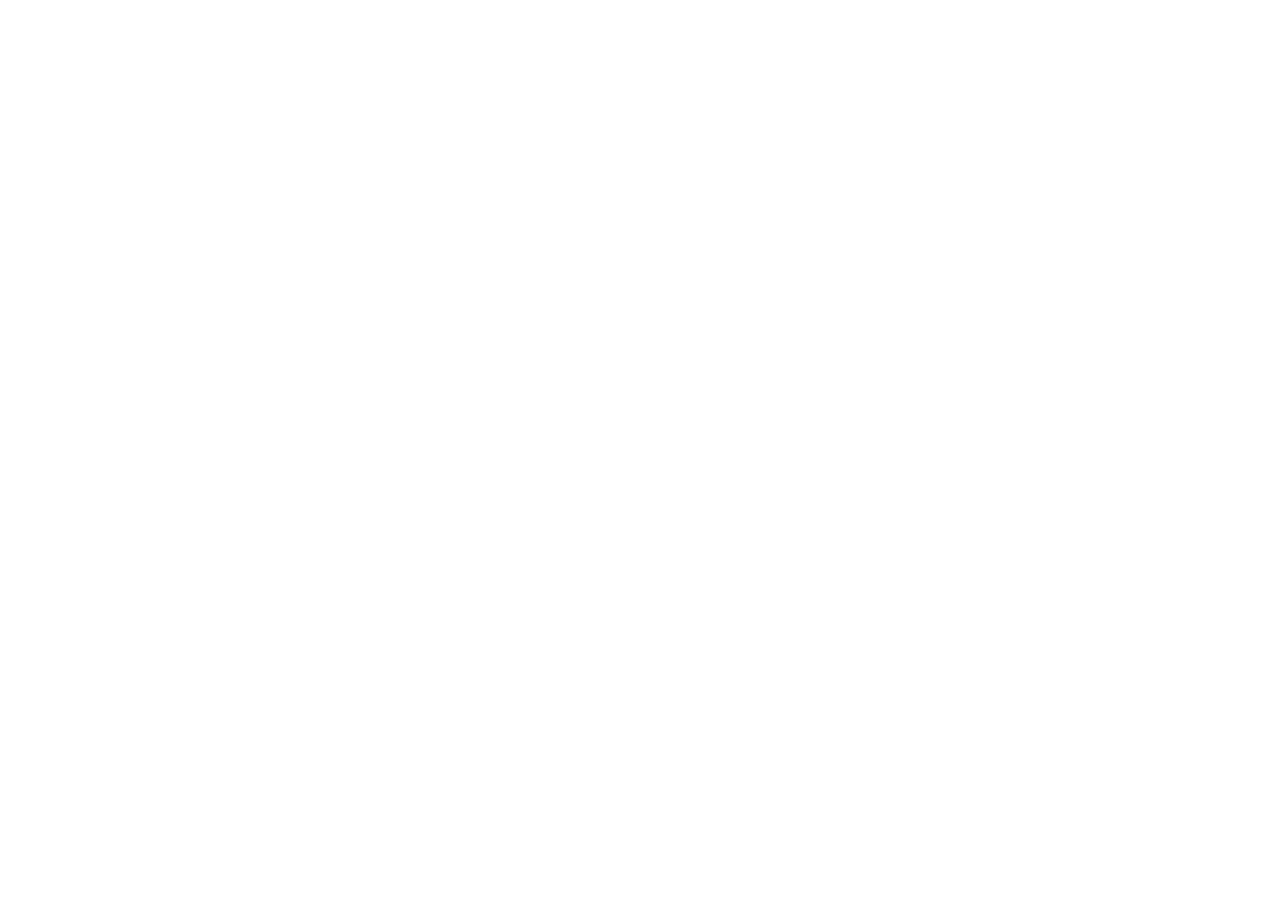
==== commit f797d00f: "完成稿" ====
--- a/award/index.html
+++ b/award/index.html
@@ -1,186 +1,21 @@
-﻿<!DOCTYPE html PUBLIC "-//W3C//DTD XHTML 1.0 Transitional//EN" "http://www.w3.org/TR/xhtml1/DTD/xhtml1-transitional.dtd">
-<html xmlns="http://www.w3.org/1999/xhtml">
+<!DOCTYPE html>
+<html lang="en">
 
 <head>
-    <meta http-equiv="Content-Type" content="text/html; charset=utf-8" />
-    <meta http-equiv="X-UA-Compatible" content="IE=edge">
-    <meta name="viewport" content="width=device-width, initial-scale=1.0">
-    <title>10月22号天猫JanSport旗舰店party直播,等你哟！！！</title>
-    <link href="style.css?v=1" rel="stylesheet" type="text/css">
-    <link rel="stylesheet" href="share.css?v=1.0">
-    <script type="text/javascript" src="js/jquery-1.10.2.js"></script>
-    <script type="text/javascript" src="js/awardRotate.js"></script>
-    <script src="js/share.js?v=1.0" charset="utf-8"></script>
-    <script type="text/javascript">
-    var turnplate = {
-        restaraunts: [], //大转盘奖品名称
-        colors: [], //大转盘奖品区块对应背景颜色
-        outsideRadius: 192, //大转盘外圆的半径
-        textRadius: 155, //大转盘奖品位置距离圆心的距离
-        insideRadius: 68, //大转盘内圆的半径
-        startAngle: 40, //开始角度
-        gifts:[],
-        bRotate: false //false:停止;ture:旋转
-    };
-
-    $(document).ready(function() {
-        //动态添加大转盘的奖品与奖品区域背景颜色
-        turnplate.restaraunts = ["100元無門檻券", "满500元减50券", "满300元减20券", "5元無門檻券"];
-        turnplate.gifts=['http://shop.m.taobao.com/shop/coupon.htm?sellerId=807956257&activityId=c29da2bd6bd0482498403beeae1dd9cc','http://shop.m.taobao.com/shop/coupon.htm?sellerId=807956257&activityId=969bf42be1fd4fc692a96ab5c60d4dcc','http://shop.m.taobao.com/shop/coupon.htm?sellerId=807956257&activityId=411ea9105b6641fdb989ff88a3ef9615','http://shop.m.taobao.com/shop/coupon.htm?sellerId=807956257&activityId=97750549b9464d2cbdbcab5616ff9968'];
-        turnplate.colors = ["#f7deed", "#FFFFFF", "#f7deed", "#FFFFFF"];
-
-        // 旋转的时间
-        var rotateTimeOut = function() {
-            $('#wheelcanvas').rotate({
-                angle: 0,
-                animateTo: 2160,
-                duration: 8000,
-                callback: function() {
-                    alert('网络超时，请检查您的网络设置！');
-                }
-            });
-        };
-
-        //旋转转盘 item:奖品位置; txt：提示语;
-        var rotateFn = function(item, txt,gift) {
-            var angles = 45+item * (360 / turnplate.restaraunts.length) - (360 / (turnplate.restaraunts.length * 2));
-            if (angles < 180) {
-                angles = 180 - angles;
-            } else {
-                angles = 360 - angles + 180;
-            }
-            $('#wheelcanvas').stopRotate();
-            $('#wheelcanvas').rotate({
-                angle: 0,
-                animateTo: angles + 1800,
-                duration: 8000,
-                callback: function() {
-                    // 设置提示框
-                    $('#txt').html(txt);
-                    $('#gift').attr('href',gift);
-                    turnplate.bRotate = !turnplate.bRotate;
-                    // 跳转到天猫页面
-                     $('#award').hide();
-                     $('#result').fadeIn();
-                    // window.location.href="baidu.com";
-                }
-            });
-        };
-
-        $('.pointer').click(function() {
-            if (turnplate.bRotate) return;
-            turnplate.bRotate = !turnplate.bRotate;
-            //获取随机数(奖品个数范围内)
-            var num=Math.ceil(Math.random()*10);
-             var item ;
-            if(num==0){
-               item=1;
-            }else if(num>0 && num<=3){
-                item=2;
-            }else if(num>3 && num<=7){
-                item=3;
-            }else{
-                item=4;
-            }
-            rotateFn(item, turnplate.restaraunts[item - 1],turnplate.gifts[item-1]);
-        });
-    });
-
-    function rnd(n, m) {
-        var random = Math.floor(Math.random() * (m - n + 1) + n);
-        return random;
-
-    }
-    window.onload = function() {
-        drawRouletteWheel();
-    };
-
-    function drawRouletteWheel() {
-        var canvas = document.getElementById("wheelcanvas");
-        if (canvas.getContext) {
-            //根据奖品个数计算圆周角度
-            var arc = Math.PI / (turnplate.restaraunts.length / 2);
-            var ctx = canvas.getContext("2d");
-            //在给定矩形内清空一个矩形
-            ctx.clearRect(0, 0, 422, 422);
-            //strokeStyle 属性设置或返回用于笔触的颜色、渐变或模式  
-            ctx.strokeStyle = "#ea5f5f";
-            //font 属性设置或返回画布上文本内容的当前字体属性
-            ctx.font = '24indexpx Microsoft YaHei';
-            for (var i = 0; i < turnplate.restaraunts.length; i++) {
-                var angle = turnplate.startAngle + i * arc;
-                ctx.fillStyle = turnplate.colors[i];
-                ctx.beginPath();
-                //arc(x,y,r,起始角,结束角,绘制方向) 方法创建弧/曲线（用于创建圆或部分圆）    
-                ctx.arc(211, 211, turnplate.outsideRadius, angle, angle + arc, false);
-                ctx.arc(211, 211, turnplate.insideRadius, angle + arc, angle, true);
-                ctx.stroke();
-                ctx.fill();
-                //锁画布(为了保存之前的画布状态)
-                ctx.save();
-
-                //----绘制奖品开始----
-                ctx.fillStyle = "#E5302F";
-                var text = turnplate.restaraunts[i];
-                var line_height = 17;
-                //translate方法重新映射画布上的 (0,0) 位置
-                ctx.translate(211 + Math.cos(angle + arc / 2) * turnplate.textRadius, 211 + Math.sin(angle + arc / 2) * turnplate.textRadius);
-
-                //rotate方法旋转当前的绘图
-                ctx.rotate(angle + arc / 2 + Math.PI / 2);
-
-                /** 下面代码根据奖品类型、奖品名称长度渲染不同效果，如字体、颜色、图片效果。(具体根据实际情况改变) **/
-                    //在画布上绘制填色的文本。文本的默认颜色是黑色
-                    //measureText()方法返回包含一个对象，该对象包含以像素计的指定字体宽度
-                // 控制文字的位置
-                ctx.fillText(text, -ctx.measureText(text).width / 2, 20);
-                //把当前画布返回（调整）到上一个save()状态之前 
-                ctx.restore();
-                //----绘制奖品结束----
-            }
-        }
-    }
-    </script>
+    <meta charset="UTF-8">
+    <title>【JanSport 女神养成计划】</title>
+    <link rel="stylesheet" href="//cdn.bootcss.com/weui/0.4.3/style/weui.min.css">
+    <link rel="stylesheet" href="//cdn.bootcss.com/jquery-weui/0.8.0/css/jquery-weui.min.css">
 </head>
-
+<style>
+	.common{
+		height: 100%;
+		height: 100%;
+	}
+</style>
 <body>
-<div class="play">
-    <img src="images/start.png" alt="播放" class="start" style="display: block" />
-    <img src="images/end.png" alt="暂定" class="end" />
-</div>
-<audio id="music1" controls="controls" autoplay="autoplay" loop="loop" hidden="hidden">
-  <source src="images/ppap.mp3" type="audio/mpeg" />
-</audio>
-<!-- 微信分享 -->
-   <!--  <img src="images/jansportLogo.png" alt="" style="position:absolute;width:300px;height:300px;top:-305px;"> -->
-   <!--  <div class="shadowbox">
-        <div>
-            <div>
-                <span>点击<img src="images/weixinshare.png" alt=""></span>
-            </div>
-            <div>
-                <p>在浏览器中打开</p>
-                <p>到JanSport天猫旗舰店领取奖品</p>
-            </div>
-        </div>
-        <img src="images/weixinGo.png" alt="点击分享" title="点击分享">
-    </div> -->
-    <div class="award" id="award">
-        <div class="banner">
-            <div class="turnplate" style="position: relative;">
-                <canvas class="item" id="wheelcanvas" width="422px" height="422px"></canvas>
-                <img class="pointer" src="images/turnplate-pointer.png" />
-            </div>
-        </div>
-    </div>
-    <div class="result" id="result">
-    	<div class="txt">
-    		<h2>恭喜您！</h2>
-    		<p>得到<span id="txt"></span>，快跟小伙伴分享吧！</p>
-            <a href="#" id="gift" class="wechat">点击兑换礼券</a>
-    	</div>
-    	<div class="jansport"><a href="https://jansport.m.tmall.com" class="wechat">回到JanSport天猫旗舰店</a></div>
-    </div>
+    <script src="//cdn.bootcss.com/jquery/1.11.0/jquery.min.js"></script>
+    <script src="main.js"></script>
 </body>
 
 </html>
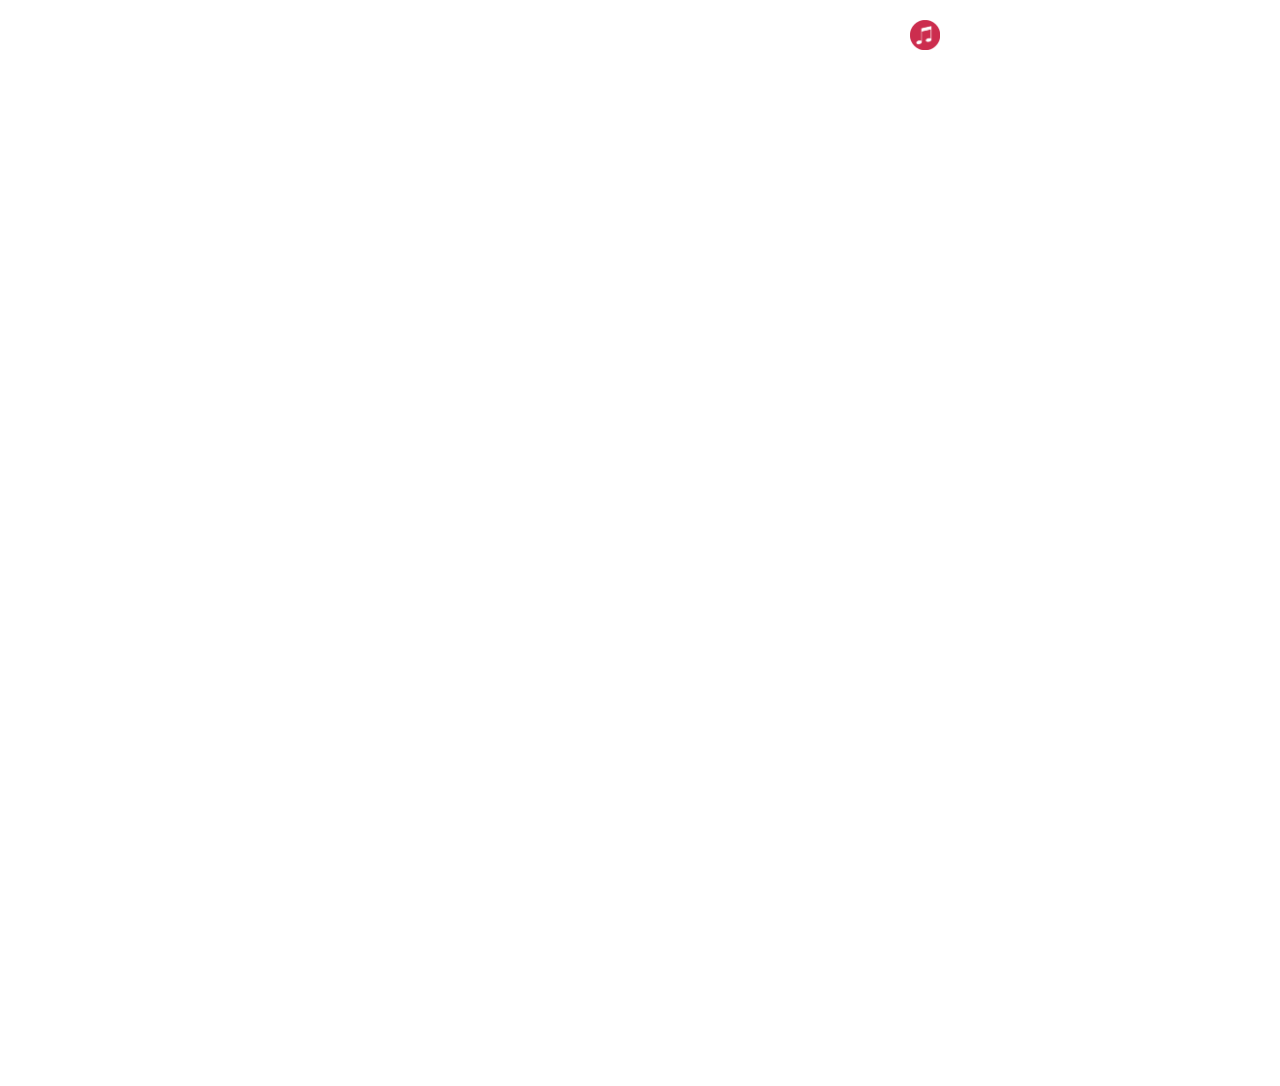
==== commit 25945a26: "no message" ====
--- a/award/index.html
+++ b/award/index.html
@@ -1,21 +1,334 @@
-<!DOCTYPE html>
-<html lang="en">
+﻿<!DOCTYPE html PUBLIC "-//W3C//DTD XHTML 1.0 Transitional//EN" "http://www.w3.org/TR/xhtml1/DTD/xhtml1-transitional.dtd">
+<html xmlns="http://www.w3.org/1999/xhtml">
 
 <head>
-    <meta charset="UTF-8">
+    <meta http-equiv="Content-Type" content="text/html; charset=utf-8" />
+    <meta http-equiv="X-UA-Compatible" content="IE=edge">
+    <meta name="viewport" content="width=device-width, initial-scale=1.0">
     <title>【JanSport 女神养成计划】</title>
     <link rel="stylesheet" href="//cdn.bootcss.com/weui/0.4.3/style/weui.min.css">
     <link rel="stylesheet" href="//cdn.bootcss.com/jquery-weui/0.8.0/css/jquery-weui.min.css">
+    <link href="style.css?v=11" rel="stylesheet" type="text/css">
+    <script type="text/javascript" src="js/jquery-1.10.2.js"></script>
+    <script src="https://cdn.bootcss.com/jquery-cookie/1.4.1/jquery.cookie.min.js"></script>
+    <script src="//cdn.bootcss.com/jquery-weui/0.8.0/js/jquery-weui.min.js"></script>
+    <script type="text/javascript" src="js/awardRotate.js?v=11.0"></script>
+    <script src="js/share.js?v=11.0" charset="utf-8"></script>
+    <script type="text/javascript">
+    function IsPC() {
+        var userAgentInfo = navigator.userAgent;
+        var Agents = ["Android", "iPhone",
+            "SymbianOS", "Windows Phone",
+            "iPad", "iPod"
+        ];
+        var flag = true;
+        for (var v = 0; v < Agents.length; v++) {
+            if (userAgentInfo.indexOf(Agents[v]) > 0) {
+                flag = false;
+                break;
+            }
+        }
+        return flag;
+    }
+    var turnplate = {
+        restaraunts: [], //大转盘奖品名称
+        colors: [], //大转盘奖品区块对应背景颜色
+        outsideRadius: 192, //大转盘外圆的半径
+        textRadius: 155, //大转盘奖品位置距离圆心的距离
+        insideRadius: 68, //大转盘内圆的半径
+        startAngle: 40, //开始角度
+        gifts: [],
+        bRotate: false //false:停止;ture:旋转
+    };
+
+    $(document).ready(function() {
+        if (IsPC()) {
+            $(".award,.result,.box").css({
+                "width": "640px",
+                "margin": "0 auto",
+                "height": "1086px"
+            });
+        }
+        var result = $.cookie("result");
+        var gift = $.cookie("gift");
+        console.log(result + ',' + gift);
+        if (result && gift) {
+            $('#txt').html(result);
+            $('#gift').attr('href', gift);
+            $('#award').hide();
+            $('#result').fadeIn();
+        } else {
+            // 跳转到天猫页面
+            if($.cookie("times")){
+                $('#award').show();
+                $('#result').hide();
+            }
+            else{
+                var u = navigator.userAgent;
+                var isAndroid = u.indexOf('Android') > -1 || u.indexOf('Adr') > -1; //android终端
+                var isiOS = !!u.match(/\(i[^;]+;( U;)? CPU.+Mac OS X/); //ios终端
+                if(isAndroid){
+                    window.location.href="http://84060538.u.h5mc.com/campaigns/57f48a6e347a1976aa1b9a36/20161014080530/58001f9a7f09e10b5c323ca9/index.html";
+                }else if(isiOS){
+                    window.location.href="http://84060538.u.h5mc.com/campaigns/57f48a6e347a1976aa1b9a36/20161014123121/57ff5f9c347a194be058378e/index.html";
+                }else{
+                    window.location.href="http://84060538.u.h5mc.com/campaigns/57f48a6e347a1976aa1b9a36/20161014123121/57ff5f9c347a194be058378e/index.html";
+                }
+            }
+        }
+        //动态添加大转盘的奖品与奖品区域背景颜色
+        turnplate.restaraunts = ["100元無門檻券", "满500元减50券", "满300元减20券", "5元無門檻券"];
+        turnplate.gifts = ['http://shop.m.taobao.com/shop/coupon.htm?sellerId=807956257&activityId=c29da2bd6bd0482498403beeae1dd9cc', 'http://shop.m.taobao.com/shop/coupon.htm?sellerId=807956257&activityId=969bf42be1fd4fc692a96ab5c60d4dcc', 'http://shop.m.taobao.com/shop/coupon.htm?sellerId=807956257&activityId=411ea9105b6641fdb989ff88a3ef9615', 'http://shop.m.taobao.com/shop/coupon.htm?sellerId=807956257&activityId=97750549b9464d2cbdbcab5616ff9968'];
+        turnplate.colors = ["#f7deed", "#FFFFFF", "#f7deed", "#FFFFFF"];
+
+        // 旋转的时间
+        var rotateTimeOut = function() {
+            $('#wheelcanvas').rotate({
+                angle: 0,
+                animateTo: 2160,
+                duration: 8000,
+                callback: function() {
+                    alert('网络超时，请检查您的网络设置！');
+                }
+            });
+        };
+
+        //旋转转盘 item:奖品位置; txt：提示语;
+        var rotateFn = function(item, txt, gift) {
+            var angles = 45 + item * (360 / turnplate.restaraunts.length) - (360 / (turnplate.restaraunts.length * 2));
+            if (angles < 180) {
+                angles = 180 - angles;
+            } else {
+                angles = 360 - angles + 180;
+            }
+            $('#wheelcanvas').stopRotate();
+            $('#wheelcanvas').rotate({
+                angle: 0,
+                animateTo: angles + 1800,
+                duration: 8000,
+                callback: function() {
+                    // 设置提示框
+                    $('#txt').html(txt);
+                    $('#gift').attr('href', gift);
+                    $.cookie("result", txt);
+                    $.cookie("gift", gift);
+                    turnplate.bRotate = !turnplate.bRotate;
+                    // 跳转到天猫页面
+                    $('#award').hide();
+                    $('#result').fadeIn();
+                    // window.location.href="baidu.com";
+                }
+            });
+        };
+
+        $('.pointer').click(function() {
+            if (turnplate.bRotate) return;
+            turnplate.bRotate = !turnplate.bRotate;
+            //获取随机数(奖品个数范围内)
+            var num = Math.ceil(Math.random() * 10);
+            var item;
+            if (num == 0) {
+                item = 1;
+            } else if (num > 0 && num <= 3) {
+                item = 2;
+            } else if (num > 3 && num <= 7) {
+                item = 3;
+            } else {
+                item = 4;
+            }
+            rotateFn(item, turnplate.restaraunts[item - 1], turnplate.gifts[item - 1]);
+        });
+    });
+
+    function rnd(n, m) {
+        var random = Math.floor(Math.random() * (m - n + 1) + n);
+        return random;
+
+    }
+    window.onload = function() {
+        drawRouletteWheel();
+    };
+
+    function drawRouletteWheel() {
+        var canvas = document.getElementById("wheelcanvas");
+        if (canvas.getContext) {
+            //根据奖品个数计算圆周角度
+            var arc = Math.PI / (turnplate.restaraunts.length / 2);
+            var ctx = canvas.getContext("2d");
+            //在给定矩形内清空一个矩形
+            ctx.clearRect(0, 0, 422, 422);
+            //strokeStyle 属性设置或返回用于笔触的颜色、渐变或模式  
+            ctx.strokeStyle = "#ea5f5f";
+            //font 属性设置或返回画布上文本内容的当前字体属性
+            ctx.font = '24px Microsoft YaHei';
+            for (var i = 0; i < turnplate.restaraunts.length; i++) {
+                var angle = turnplate.startAngle + i * arc;
+                ctx.fillStyle = turnplate.colors[i];
+                ctx.beginPath();
+                //arc(x,y,r,起始角,结束角,绘制方向) 方法创建弧/曲线（用于创建圆或部分圆）    
+                ctx.arc(211, 211, turnplate.outsideRadius, angle, angle + arc, false);
+                ctx.arc(211, 211, turnplate.insideRadius, angle + arc, angle, true);
+                ctx.stroke();
+                ctx.fill();
+                //锁画布(为了保存之前的画布状态)
+                ctx.save();
+
+                //----绘制奖品开始----
+                ctx.fillStyle = "#E5302F";
+                var text = turnplate.restaraunts[i];
+                var line_height = 17;
+                //translate方法重新映射画布上的 (0,0) 位置
+                ctx.translate(211 + Math.cos(angle + arc / 2) * turnplate.textRadius, 211 + Math.sin(angle + arc / 2) * turnplate.textRadius);
+
+                //rotate方法旋转当前的绘图
+                ctx.rotate(angle + arc / 2 + Math.PI / 2);
+
+                /** 下面代码根据奖品类型、奖品名称长度渲染不同效果，如字体、颜色、图片效果。(具体根据实际情况改变) **/
+                //在画布上绘制填色的文本。文本的默认颜色是黑色
+                //measureText()方法返回包含一个对象，该对象包含以像素计的指定字体宽度
+                // 控制文字的位置
+                ctx.fillText(text, -ctx.measureText(text).width / 2, 20);
+                //把当前画布返回（调整）到上一个save()状态之前 
+                ctx.restore();
+                //----绘制奖品结束----
+            }
+        }
+    }
+    </script>
 </head>
-<style>
-	.common{
-		height: 100%;
-		height: 100%;
-	}
-</style>
+
 <body>
-    <script src="//cdn.bootcss.com/jquery/1.11.0/jquery.min.js"></script>
-    <script src="main.js"></script>
+    <!-- 微信分享 -->
+    <img src="images/share.jpg" alt="" style="position:absolute;width:300px;height:300px;top:-305px;">
+    <div class="box">
+        <div class="play">
+            <img src="images/start.png" alt="播放" class="start" style="display: block" />
+            <img src="images/end.png" alt="暂定" class="end" />
+        </div>
+        <audio id="music1" controls="controls" autoplay="autoplay" loop="loop" hidden="hidden">
+            <source src="images/ppap.mp3" type="audio/mpeg" />
+        </audio>
+        <!--  <div class="shadowbox">
+        <div>
+            <div>
+                <span>点击<img src="images/weixinshare.png" alt=""></span>
+            </div>
+            <div>
+                <p>在浏览器中打开</p>
+                <p>到JanSport天猫旗舰店领取奖品</p>
+            </div>
+        </div>
+        <img src="images/weixinGo.png" alt="点击分享" title="点击分享">
+    </div> -->
+        <div class="award" id="award">
+            <div class="banner">
+                <div class="turnplate" style="position: relative;">
+                    <canvas class="item" id="wheelcanvas" width="422px" height="422px"></canvas>
+                    <img class="pointer" src="images/turnplate-pointer.png" />
+                </div>
+            </div>
+        </div>
+        <div class="result" id="result">
+            <div class="txt">
+                <h2>恭喜您！</h2>
+                <p>得到<span id="txt"></span>，快跟小伙伴分享吧！</p>
+                <a href="#" id="gift" class="wechat">点击兑换礼券</a>
+            </div>
+            <div class="jansport"><a href="https://jansport.m.tmall.com" class="wechat">回到JanSport天猫旗舰店</a></div>
+            <div class='demos-content-padded'>
+                <a href="javascript:;" class="btnShare open-popup" data-target="#half"></a>
+            </div>
+            <div id="half" class='weui-popup-container popup-bottom'>
+                <div class="weui-popup-overlay">
+                    <img class="go" src="images/weixinGo.png" alt="" />
+                    <img class="sao" src="images/erweima.png" alt="" />
+                </div>
+                <div class="weui-popup-modal">
+                    <div class="toolbar">
+                        <div class="toolbar-inner">
+                            <a href="javascript:;" class="picker-button close-popup">关闭</a>
+                            <h1 class="title">邀请好友参加直播女神养成计划</h1>
+                        </div>
+                    </div>
+                    <div class="modal-content bdsharebuttonbox" data-tag="share_1">
+                        <div class="weui_grids">
+                            <a href="javascript:;" class="weui_grid js_grid friend" data-id="dialog">
+                                <div class="weui_grid_icon">
+                                    <img src="images/Wechat.png" alt="">
+                                </div>
+                                <p class="weui_grid_label">
+                                    发给朋友
+                                </p>
+                            </a>
+                            <a href="javascript:;" class="weui_grid js_grid friend" data-id="progress">
+                                <div class="weui_grid_icon">
+                                    <img src="images/friend.png" alt="">
+                                </div>
+                                <p class="weui_grid_label">
+                                    分享朋友圈
+                                </p>
+                            </a>
+                            <a href="javascript:;" class="bds_qzone weui_grid js_grid" data-id="msg" data-cmd="qzone">
+                                <div class="weui_grid_icon">
+                                    <img src="images/qone.png" alt="">
+                                </div>
+                                <p class="weui_grid_label">
+                                    QQ空间
+                                </p>
+                            </a>
+                            <a href="javascript:;" data-cmd="sqq" class="bds_sqq weui_grid js_grid" data-id="dialog">
+                                <div class="weui_grid_icon">
+                                    <img src="images/qq.png" alt="">
+                                </div>
+                                <p class="weui_grid_label">
+                                    QQ好友
+                                </p>
+                            </a>
+                            <a href="javascript:;" data-cmd="tsina" class="bds_tsina weui_grid js_grid" data-id="progress">
+                                <div class="weui_grid_icon">
+                                    <img src="images/weibo.png" alt="">
+                                </div>
+                                <p class="weui_grid_label">
+                                    新浪微博
+                                </p>
+                            </a>
+                            <a href="javascript:;" class="bds_tieba weui_grid js_grid" data-id="msg" data-cmd="tieba">
+                                <div class="weui_grid_icon">
+                                    <img src="images/tieba.png" alt="">
+                                </div>
+                                <p class="weui_grid_label">
+                                    百度贴吧
+                                </p>
+                            </a>
+                        </div>
+                    </div>
+                </div>
+            </div>
+        </div>
+    </div>
+    <script>
+    window._bd_share_config = {
+        "common": {
+            "bdSnsKey": {},
+            "bdText": "",
+            "bdMini": "1",
+            "bdMiniList": false,
+            "bdPic": "",
+            "bdStyle": "0",
+            "bdSize": "16"
+        },
+        "share": {}
+    };
+    with(document) 0[(getElementsByTagName('head')[0] || body).appendChild(createElement('script')).src = 'http://bdimg.share.baidu.com/static/api/js/share.js?v=89860593.js?cdnversion=' + ~(-new Date() / 36e5)];
+    </script>
+    <script>
+    $(document).on("open", ".weui-popup-modal", function() {
+        console.log("open popup");
+    }).on("close", ".weui-popup-modal", function() {
+        $(".weui-popup-overlay>img.sao").hide();
+        $(".weui-popup-overlay>img.go").hide();
+    });
+    </script>
 </body>
 
 </html>
--- a/award/style.css
+++ b/award/style.css
@@ -0,0 +1,173 @@
+﻿body,
+ul,
+ol,
+li,
+p,
+h1,
+h2,
+h3,
+h4,
+h5,
+h6,
+form,
+fieldset,
+table,
+td,
+img,
+div {
+    margin: 0;
+    padding: 0;
+    border: 0;
+}
+
+body {
+    color: #333;
+    font-size: 12px;
+    font-family: "Microsoft YaHei"
+}
+
+ul,
+ol {
+    list-style-type: none;
+}
+
+select,
+input,
+img,
+select {
+    vertical-align: middle;
+}
+
+input {
+    font-size: 12px;
+}
+
+a {
+    text-decoration: none;
+    color: #000;
+}
+
+a:hover {
+    color: #c00;
+    text-decoration: none;
+}
+
+.clear {
+    clear: both;
+}
+
+/* 大转盘样式 */
+html,body,.box{
+    width: 100%;
+    height: 100%;
+    position: relative;
+}
+.award {
+    display: none;
+    width: 100%;
+    height: 100%;
+    overflow: auto;
+    background: url(images/abg.jpg) no-repeat;
+    background-size: 100%;
+}
+.result{
+    display: none;
+    width: 100%;
+    height: 100%;
+    overflow: auto;
+    background: url(images/result.jpg) no-repeat;
+    background-size: 100%;
+}
+.txt{
+    width: 65%;
+    margin: 0 auto;
+    margin-top: 45%;
+    padding:20px;
+    border-radius: 15px;
+    background-color: #fff;
+
+}
+.txt>h2{
+    font-size:18px;
+    margin-bottom: 15%;
+}
+.txt>p{
+    line-height: 35px;
+    font-size:18px;
+    padding-bottom: 30px;
+    border-bottom: 1px solid;
+
+}
+.jansport>a,.txt>a{
+    display: block;
+    width: 100%;
+    text-decoration: none;
+    color: #435ab3;
+    font-size: 18px;
+    text-align: right;
+    text-align: center;
+    font-weight: bold;
+    margin-top: 20px;
+}
+.banner {
+    display: block;
+    width: 76%;
+    margin: 0 auto;
+    padding-top: 41%;
+}
+.banner .turnplate
+ {
+    display: block;
+    width: 100%;
+    position: relative;
+}
+.banner .turnplate canvas.item {
+    width: 100%;
+}
+.banner .turnplate img.pointer {
+    position: absolute;
+    width: 36%;
+    height: 48%;
+    left: 32%;
+    top: 20%;
+}
+.play{
+    position: absolute;
+    height: 30px;
+    width: 30px;
+    right: 10px;
+    top: 10px;
+}
+.play img{
+    display: none;
+    width: 30px;
+    position: absolute;
+    right: 10px;
+    top: 10px;
+    cursor: pointer;
+}
+a.btnShare{
+    display: block;
+    width: 135px;
+    height: 72px;
+    margin:0 auto;
+    background: url("images/btnStart.png") no-repeat;
+    background-size: 100%;
+}
+.result .bdshare-button-style0-16 a, .result .bdshare-button-style0-16 .bds_more{
+    line-height: inherit;
+    height: auto;
+    background-image: none;
+    padding-left:0;
+    margin:0;
+}
+.weui-popup-overlay>img.go{
+    display: none;
+    position: absolute;
+    right: 40px;
+    top: 60px;
+}
+.weui-popup-overlay>img.sao{
+    display: none;
+    margin: 10% auto;
+}
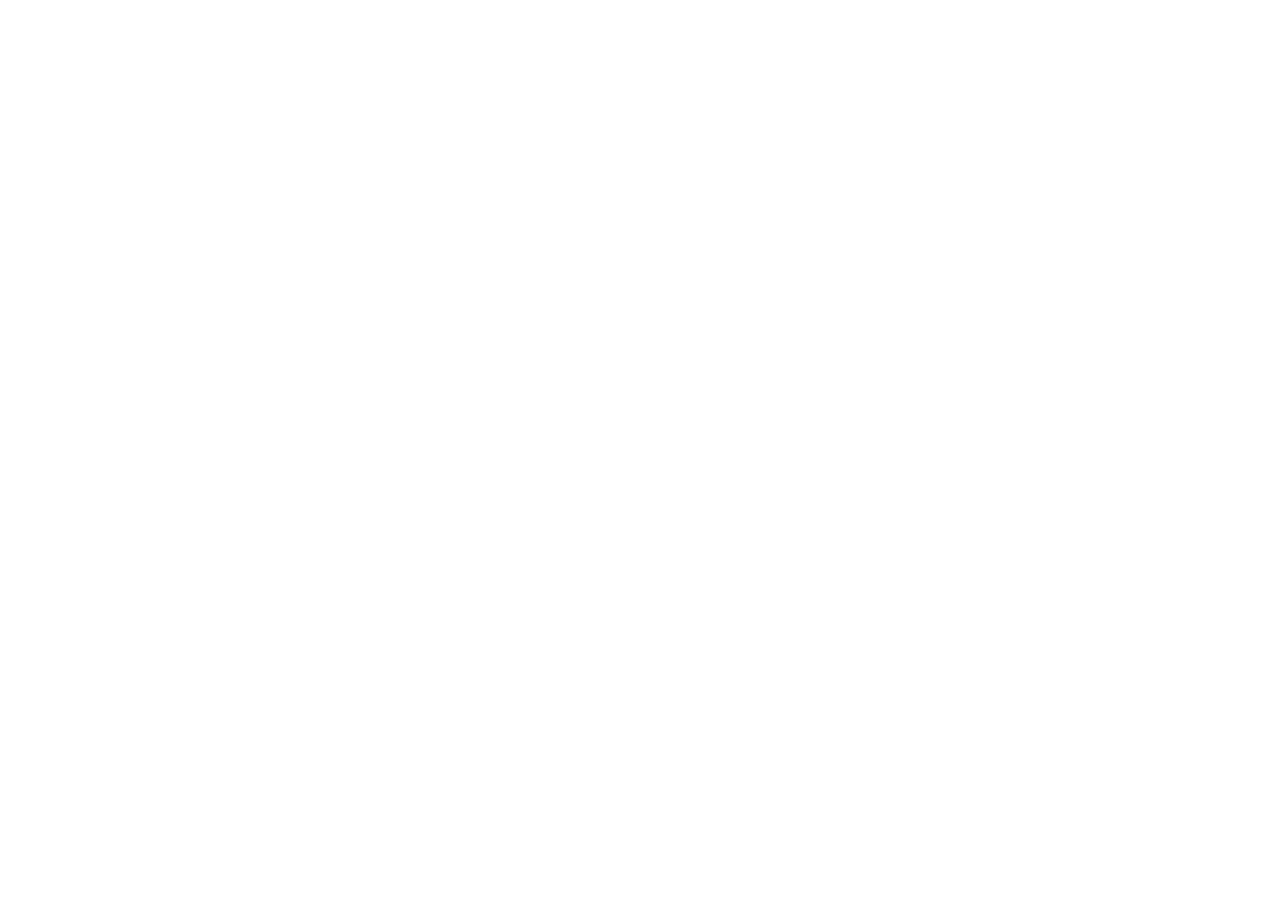
==== commit 19b64008: "no message" ====
--- a/award/index.html
+++ b/award/index.html
@@ -1,334 +1,21 @@
-﻿<!DOCTYPE html PUBLIC "-//W3C//DTD XHTML 1.0 Transitional//EN" "http://www.w3.org/TR/xhtml1/DTD/xhtml1-transitional.dtd">
-<html xmlns="http://www.w3.org/1999/xhtml">
+<!DOCTYPE html>
+<html lang="en">
 
 <head>
-    <meta http-equiv="Content-Type" content="text/html; charset=utf-8" />
-    <meta http-equiv="X-UA-Compatible" content="IE=edge">
-    <meta name="viewport" content="width=device-width, initial-scale=1.0">
+    <meta charset="UTF-8">
     <title>【JanSport 女神养成计划】</title>
     <link rel="stylesheet" href="//cdn.bootcss.com/weui/0.4.3/style/weui.min.css">
     <link rel="stylesheet" href="//cdn.bootcss.com/jquery-weui/0.8.0/css/jquery-weui.min.css">
-    <link href="style.css?v=11" rel="stylesheet" type="text/css">
-    <script type="text/javascript" src="js/jquery-1.10.2.js"></script>
-    <script src="https://cdn.bootcss.com/jquery-cookie/1.4.1/jquery.cookie.min.js"></script>
-    <script src="//cdn.bootcss.com/jquery-weui/0.8.0/js/jquery-weui.min.js"></script>
-    <script type="text/javascript" src="js/awardRotate.js?v=11.0"></script>
-    <script src="js/share.js?v=11.0" charset="utf-8"></script>
-    <script type="text/javascript">
-    function IsPC() {
-        var userAgentInfo = navigator.userAgent;
-        var Agents = ["Android", "iPhone",
-            "SymbianOS", "Windows Phone",
-            "iPad", "iPod"
-        ];
-        var flag = true;
-        for (var v = 0; v < Agents.length; v++) {
-            if (userAgentInfo.indexOf(Agents[v]) > 0) {
-                flag = false;
-                break;
-            }
-        }
-        return flag;
-    }
-    var turnplate = {
-        restaraunts: [], //大转盘奖品名称
-        colors: [], //大转盘奖品区块对应背景颜色
-        outsideRadius: 192, //大转盘外圆的半径
-        textRadius: 155, //大转盘奖品位置距离圆心的距离
-        insideRadius: 68, //大转盘内圆的半径
-        startAngle: 40, //开始角度
-        gifts: [],
-        bRotate: false //false:停止;ture:旋转
-    };
-
-    $(document).ready(function() {
-        if (IsPC()) {
-            $(".award,.result,.box").css({
-                "width": "640px",
-                "margin": "0 auto",
-                "height": "1086px"
-            });
-        }
-        var result = $.cookie("result");
-        var gift = $.cookie("gift");
-        console.log(result + ',' + gift);
-        if (result && gift) {
-            $('#txt').html(result);
-            $('#gift').attr('href', gift);
-            $('#award').hide();
-            $('#result').fadeIn();
-        } else {
-            // 跳转到天猫页面
-            if($.cookie("times")){
-                $('#award').show();
-                $('#result').hide();
-            }
-            else{
-                var u = navigator.userAgent;
-                var isAndroid = u.indexOf('Android') > -1 || u.indexOf('Adr') > -1; //android终端
-                var isiOS = !!u.match(/\(i[^;]+;( U;)? CPU.+Mac OS X/); //ios终端
-                if(isAndroid){
-                    window.location.href="http://84060538.u.h5mc.com/campaigns/57f48a6e347a1976aa1b9a36/20161014080530/58001f9a7f09e10b5c323ca9/index.html";
-                }else if(isiOS){
-                    window.location.href="http://84060538.u.h5mc.com/campaigns/57f48a6e347a1976aa1b9a36/20161014123121/57ff5f9c347a194be058378e/index.html";
-                }else{
-                    window.location.href="http://84060538.u.h5mc.com/campaigns/57f48a6e347a1976aa1b9a36/20161014123121/57ff5f9c347a194be058378e/index.html";
-                }
-            }
-        }
-        //动态添加大转盘的奖品与奖品区域背景颜色
-        turnplate.restaraunts = ["100元無門檻券", "满500元减50券", "满300元减20券", "5元無門檻券"];
-        turnplate.gifts = ['http://shop.m.taobao.com/shop/coupon.htm?sellerId=807956257&activityId=c29da2bd6bd0482498403beeae1dd9cc', 'http://shop.m.taobao.com/shop/coupon.htm?sellerId=807956257&activityId=969bf42be1fd4fc692a96ab5c60d4dcc', 'http://shop.m.taobao.com/shop/coupon.htm?sellerId=807956257&activityId=411ea9105b6641fdb989ff88a3ef9615', 'http://shop.m.taobao.com/shop/coupon.htm?sellerId=807956257&activityId=97750549b9464d2cbdbcab5616ff9968'];
-        turnplate.colors = ["#f7deed", "#FFFFFF", "#f7deed", "#FFFFFF"];
-
-        // 旋转的时间
-        var rotateTimeOut = function() {
-            $('#wheelcanvas').rotate({
-                angle: 0,
-                animateTo: 2160,
-                duration: 8000,
-                callback: function() {
-                    alert('网络超时，请检查您的网络设置！');
-                }
-            });
-        };
-
-        //旋转转盘 item:奖品位置; txt：提示语;
-        var rotateFn = function(item, txt, gift) {
-            var angles = 45 + item * (360 / turnplate.restaraunts.length) - (360 / (turnplate.restaraunts.length * 2));
-            if (angles < 180) {
-                angles = 180 - angles;
-            } else {
-                angles = 360 - angles + 180;
-            }
-            $('#wheelcanvas').stopRotate();
-            $('#wheelcanvas').rotate({
-                angle: 0,
-                animateTo: angles + 1800,
-                duration: 8000,
-                callback: function() {
-                    // 设置提示框
-                    $('#txt').html(txt);
-                    $('#gift').attr('href', gift);
-                    $.cookie("result", txt);
-                    $.cookie("gift", gift);
-                    turnplate.bRotate = !turnplate.bRotate;
-                    // 跳转到天猫页面
-                    $('#award').hide();
-                    $('#result').fadeIn();
-                    // window.location.href="baidu.com";
-                }
-            });
-        };
-
-        $('.pointer').click(function() {
-            if (turnplate.bRotate) return;
-            turnplate.bRotate = !turnplate.bRotate;
-            //获取随机数(奖品个数范围内)
-            var num = Math.ceil(Math.random() * 10);
-            var item;
-            if (num == 0) {
-                item = 1;
-            } else if (num > 0 && num <= 3) {
-                item = 2;
-            } else if (num > 3 && num <= 7) {
-                item = 3;
-            } else {
-                item = 4;
-            }
-            rotateFn(item, turnplate.restaraunts[item - 1], turnplate.gifts[item - 1]);
-        });
-    });
-
-    function rnd(n, m) {
-        var random = Math.floor(Math.random() * (m - n + 1) + n);
-        return random;
-
-    }
-    window.onload = function() {
-        drawRouletteWheel();
-    };
-
-    function drawRouletteWheel() {
-        var canvas = document.getElementById("wheelcanvas");
-        if (canvas.getContext) {
-            //根据奖品个数计算圆周角度
-            var arc = Math.PI / (turnplate.restaraunts.length / 2);
-            var ctx = canvas.getContext("2d");
-            //在给定矩形内清空一个矩形
-            ctx.clearRect(0, 0, 422, 422);
-            //strokeStyle 属性设置或返回用于笔触的颜色、渐变或模式  
-            ctx.strokeStyle = "#ea5f5f";
-            //font 属性设置或返回画布上文本内容的当前字体属性
-            ctx.font = '24px Microsoft YaHei';
-            for (var i = 0; i < turnplate.restaraunts.length; i++) {
-                var angle = turnplate.startAngle + i * arc;
-                ctx.fillStyle = turnplate.colors[i];
-                ctx.beginPath();
-                //arc(x,y,r,起始角,结束角,绘制方向) 方法创建弧/曲线（用于创建圆或部分圆）    
-                ctx.arc(211, 211, turnplate.outsideRadius, angle, angle + arc, false);
-                ctx.arc(211, 211, turnplate.insideRadius, angle + arc, angle, true);
-                ctx.stroke();
-                ctx.fill();
-                //锁画布(为了保存之前的画布状态)
-                ctx.save();
-
-                //----绘制奖品开始----
-                ctx.fillStyle = "#E5302F";
-                var text = turnplate.restaraunts[i];
-                var line_height = 17;
-                //translate方法重新映射画布上的 (0,0) 位置
-                ctx.translate(211 + Math.cos(angle + arc / 2) * turnplate.textRadius, 211 + Math.sin(angle + arc / 2) * turnplate.textRadius);
-
-                //rotate方法旋转当前的绘图
-                ctx.rotate(angle + arc / 2 + Math.PI / 2);
-
-                /** 下面代码根据奖品类型、奖品名称长度渲染不同效果，如字体、颜色、图片效果。(具体根据实际情况改变) **/
-                //在画布上绘制填色的文本。文本的默认颜色是黑色
-                //measureText()方法返回包含一个对象，该对象包含以像素计的指定字体宽度
-                // 控制文字的位置
-                ctx.fillText(text, -ctx.measureText(text).width / 2, 20);
-                //把当前画布返回（调整）到上一个save()状态之前 
-                ctx.restore();
-                //----绘制奖品结束----
-            }
-        }
-    }
-    </script>
 </head>
-
+<style>
+	.common{
+		height: 100%;
+		height: 100%;
+	}
+</style>
 <body>
-    <!-- 微信分享 -->
-    <img src="images/share.jpg" alt="" style="position:absolute;width:300px;height:300px;top:-305px;">
-    <div class="box">
-        <div class="play">
-            <img src="images/start.png" alt="播放" class="start" style="display: block" />
-            <img src="images/end.png" alt="暂定" class="end" />
-        </div>
-        <audio id="music1" controls="controls" autoplay="autoplay" loop="loop" hidden="hidden">
-            <source src="images/ppap.mp3" type="audio/mpeg" />
-        </audio>
-        <!--  <div class="shadowbox">
-        <div>
-            <div>
-                <span>点击<img src="images/weixinshare.png" alt=""></span>
-            </div>
-            <div>
-                <p>在浏览器中打开</p>
-                <p>到JanSport天猫旗舰店领取奖品</p>
-            </div>
-        </div>
-        <img src="images/weixinGo.png" alt="点击分享" title="点击分享">
-    </div> -->
-        <div class="award" id="award">
-            <div class="banner">
-                <div class="turnplate" style="position: relative;">
-                    <canvas class="item" id="wheelcanvas" width="422px" height="422px"></canvas>
-                    <img class="pointer" src="images/turnplate-pointer.png" />
-                </div>
-            </div>
-        </div>
-        <div class="result" id="result">
-            <div class="txt">
-                <h2>恭喜您！</h2>
-                <p>得到<span id="txt"></span>，快跟小伙伴分享吧！</p>
-                <a href="#" id="gift" class="wechat">点击兑换礼券</a>
-            </div>
-            <div class="jansport"><a href="https://jansport.m.tmall.com" class="wechat">回到JanSport天猫旗舰店</a></div>
-            <div class='demos-content-padded'>
-                <a href="javascript:;" class="btnShare open-popup" data-target="#half"></a>
-            </div>
-            <div id="half" class='weui-popup-container popup-bottom'>
-                <div class="weui-popup-overlay">
-                    <img class="go" src="images/weixinGo.png" alt="" />
-                    <img class="sao" src="images/erweima.png" alt="" />
-                </div>
-                <div class="weui-popup-modal">
-                    <div class="toolbar">
-                        <div class="toolbar-inner">
-                            <a href="javascript:;" class="picker-button close-popup">关闭</a>
-                            <h1 class="title">邀请好友参加直播女神养成计划</h1>
-                        </div>
-                    </div>
-                    <div class="modal-content bdsharebuttonbox" data-tag="share_1">
-                        <div class="weui_grids">
-                            <a href="javascript:;" class="weui_grid js_grid friend" data-id="dialog">
-                                <div class="weui_grid_icon">
-                                    <img src="images/Wechat.png" alt="">
-                                </div>
-                                <p class="weui_grid_label">
-                                    发给朋友
-                                </p>
-                            </a>
-                            <a href="javascript:;" class="weui_grid js_grid friend" data-id="progress">
-                                <div class="weui_grid_icon">
-                                    <img src="images/friend.png" alt="">
-                                </div>
-                                <p class="weui_grid_label">
-                                    分享朋友圈
-                                </p>
-                            </a>
-                            <a href="javascript:;" class="bds_qzone weui_grid js_grid" data-id="msg" data-cmd="qzone">
-                                <div class="weui_grid_icon">
-                                    <img src="images/qone.png" alt="">
-                                </div>
-                                <p class="weui_grid_label">
-                                    QQ空间
-                                </p>
-                            </a>
-                            <a href="javascript:;" data-cmd="sqq" class="bds_sqq weui_grid js_grid" data-id="dialog">
-                                <div class="weui_grid_icon">
-                                    <img src="images/qq.png" alt="">
-                                </div>
-                                <p class="weui_grid_label">
-                                    QQ好友
-                                </p>
-                            </a>
-                            <a href="javascript:;" data-cmd="tsina" class="bds_tsina weui_grid js_grid" data-id="progress">
-                                <div class="weui_grid_icon">
-                                    <img src="images/weibo.png" alt="">
-                                </div>
-                                <p class="weui_grid_label">
-                                    新浪微博
-                                </p>
-                            </a>
-                            <a href="javascript:;" class="bds_tieba weui_grid js_grid" data-id="msg" data-cmd="tieba">
-                                <div class="weui_grid_icon">
-                                    <img src="images/tieba.png" alt="">
-                                </div>
-                                <p class="weui_grid_label">
-                                    百度贴吧
-                                </p>
-                            </a>
-                        </div>
-                    </div>
-                </div>
-            </div>
-        </div>
-    </div>
-    <script>
-    window._bd_share_config = {
-        "common": {
-            "bdSnsKey": {},
-            "bdText": "",
-            "bdMini": "1",
-            "bdMiniList": false,
-            "bdPic": "",
-            "bdStyle": "0",
-            "bdSize": "16"
-        },
-        "share": {}
-    };
-    with(document) 0[(getElementsByTagName('head')[0] || body).appendChild(createElement('script')).src = 'http://bdimg.share.baidu.com/static/api/js/share.js?v=89860593.js?cdnversion=' + ~(-new Date() / 36e5)];
-    </script>
-    <script>
-    $(document).on("open", ".weui-popup-modal", function() {
-        console.log("open popup");
-    }).on("close", ".weui-popup-modal", function() {
-        $(".weui-popup-overlay>img.sao").hide();
-        $(".weui-popup-overlay>img.go").hide();
-    });
-    </script>
+    <script src="//cdn.bootcss.com/jquery/1.11.0/jquery.min.js"></script>
+    <script src="main.js"></script>
 </body>
 
 </html>
